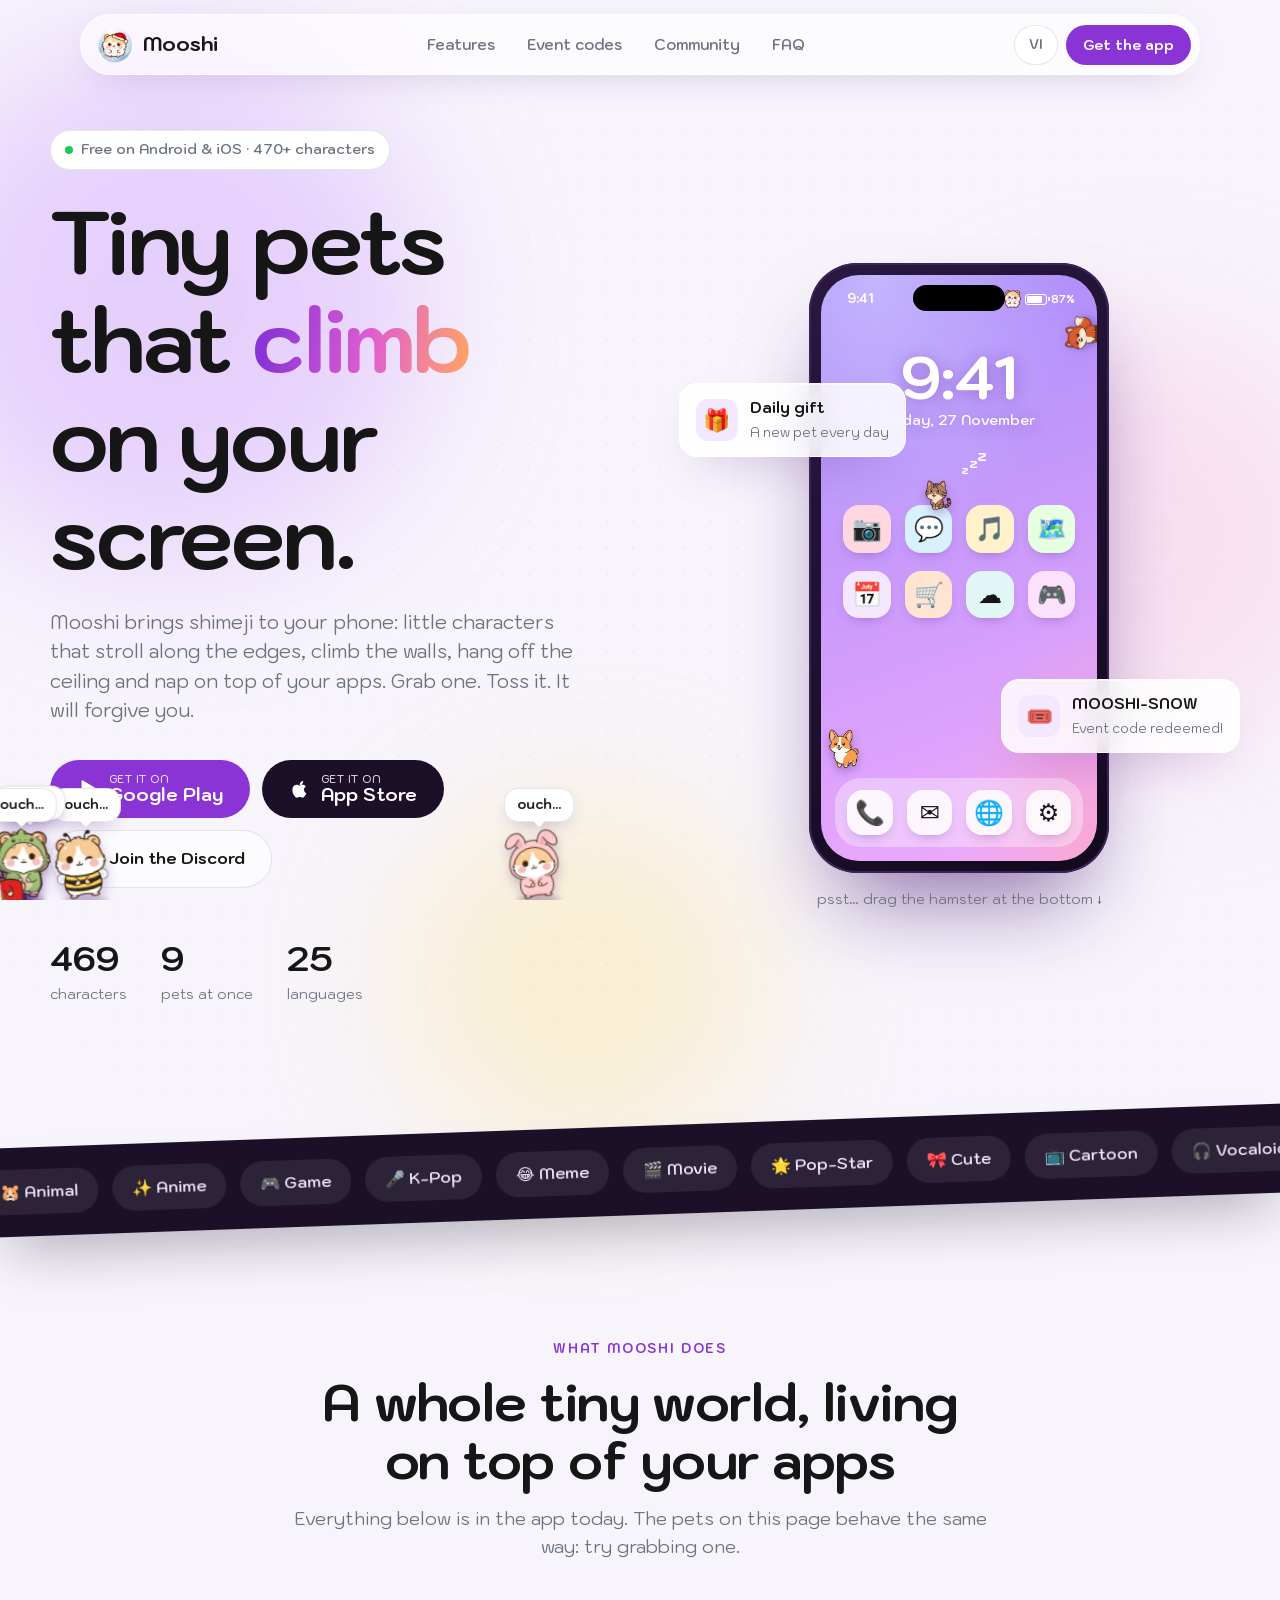
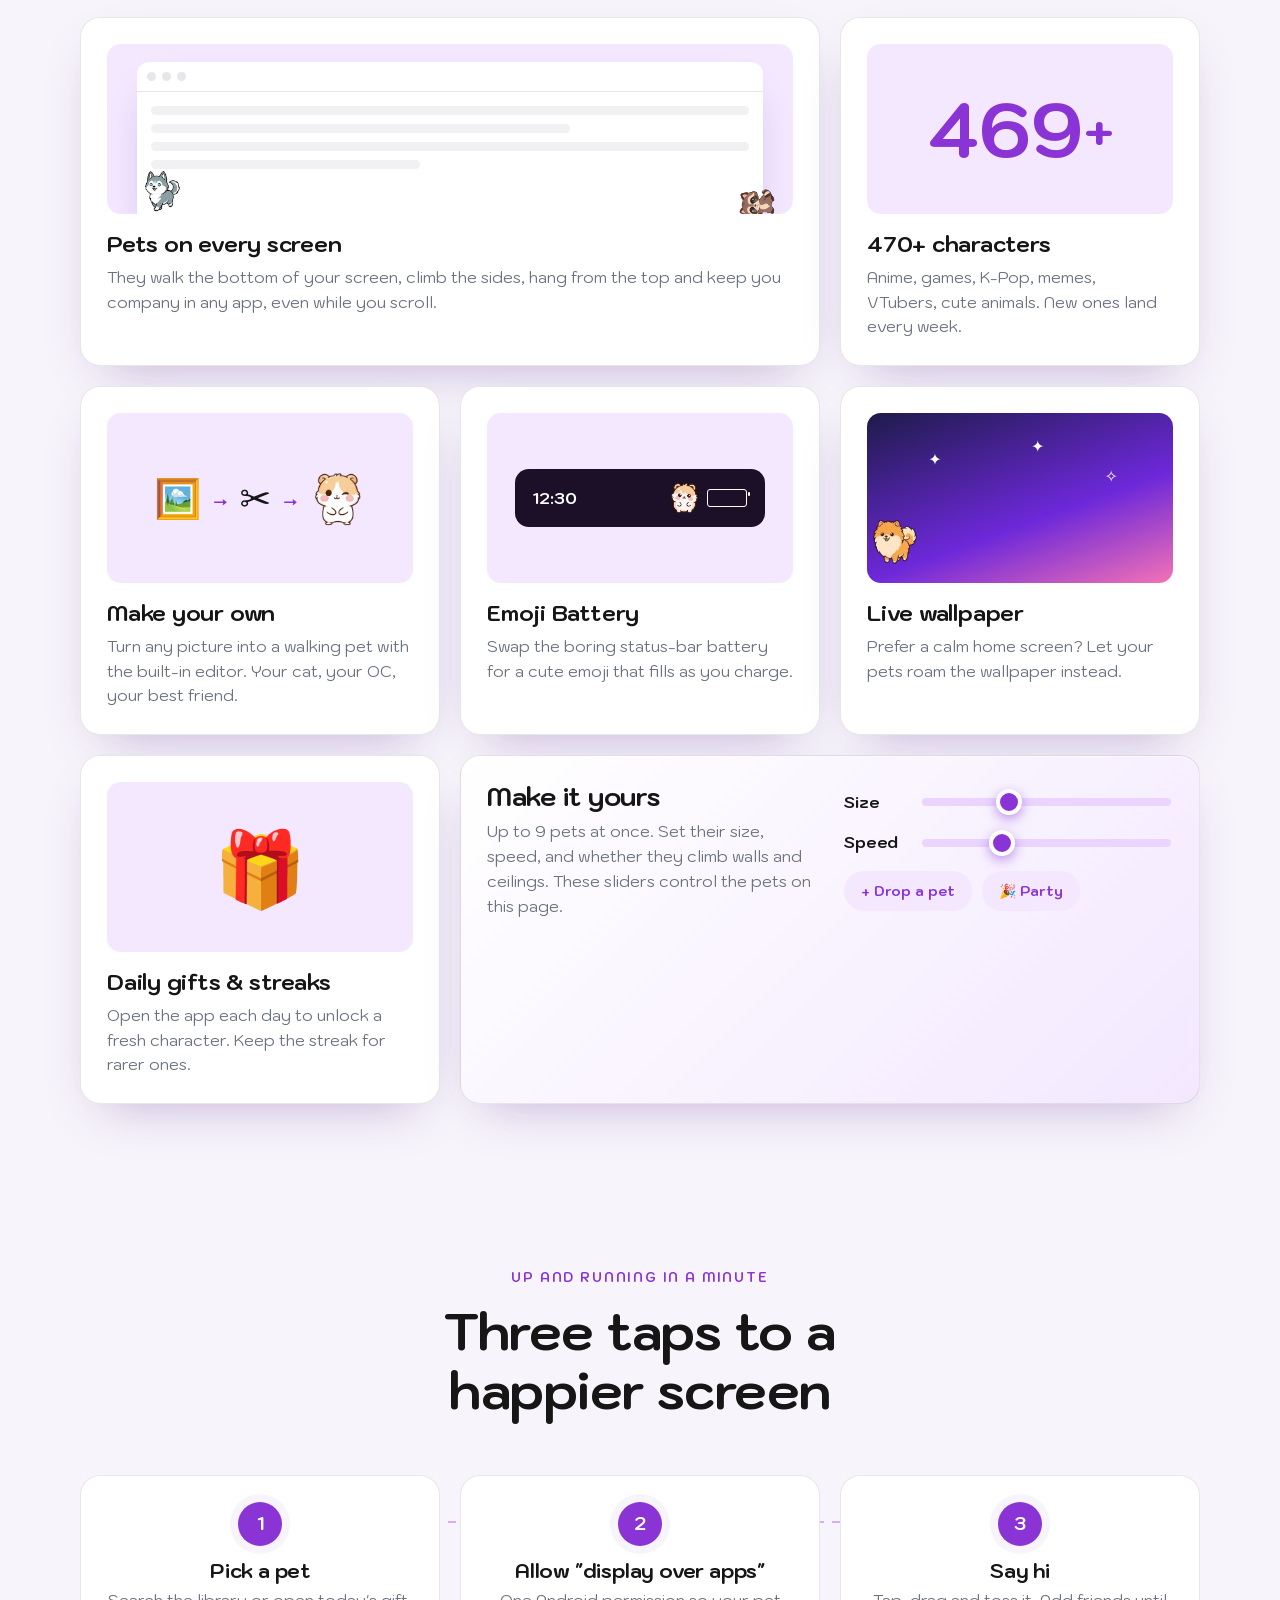
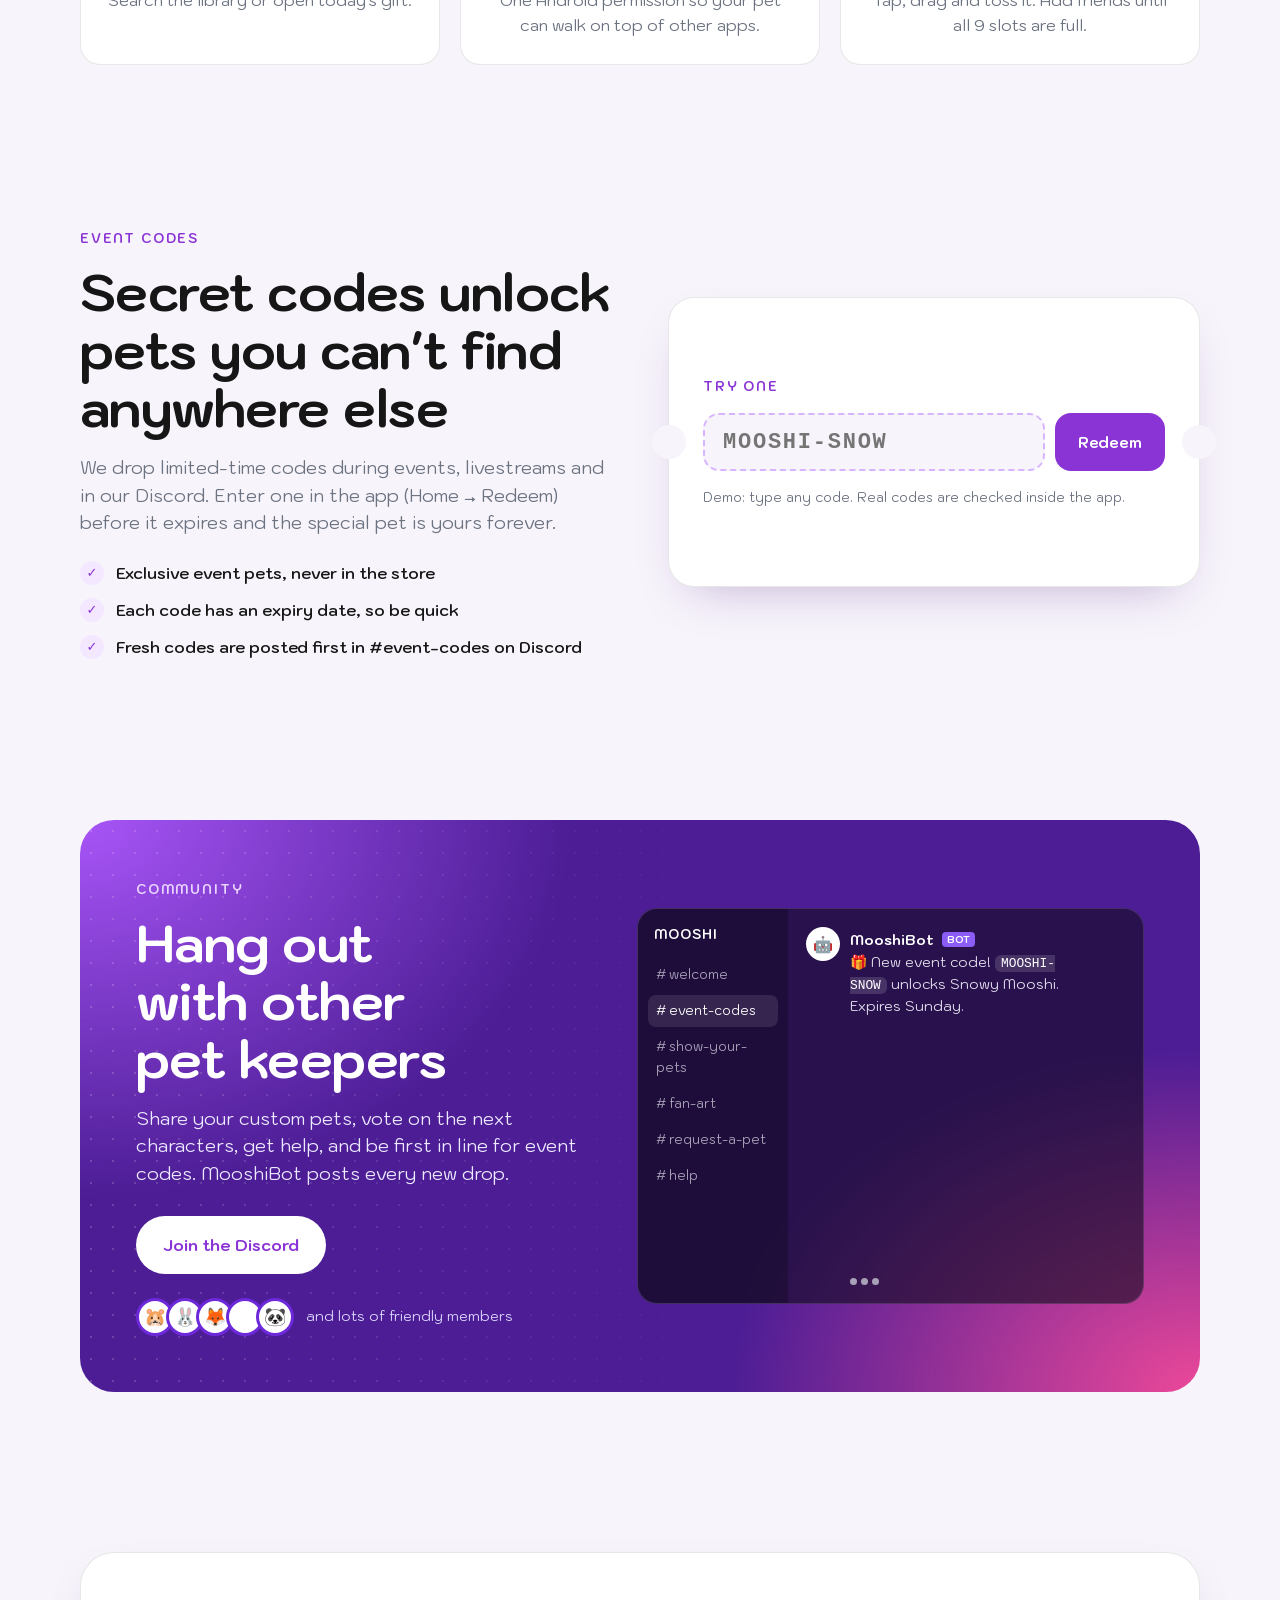
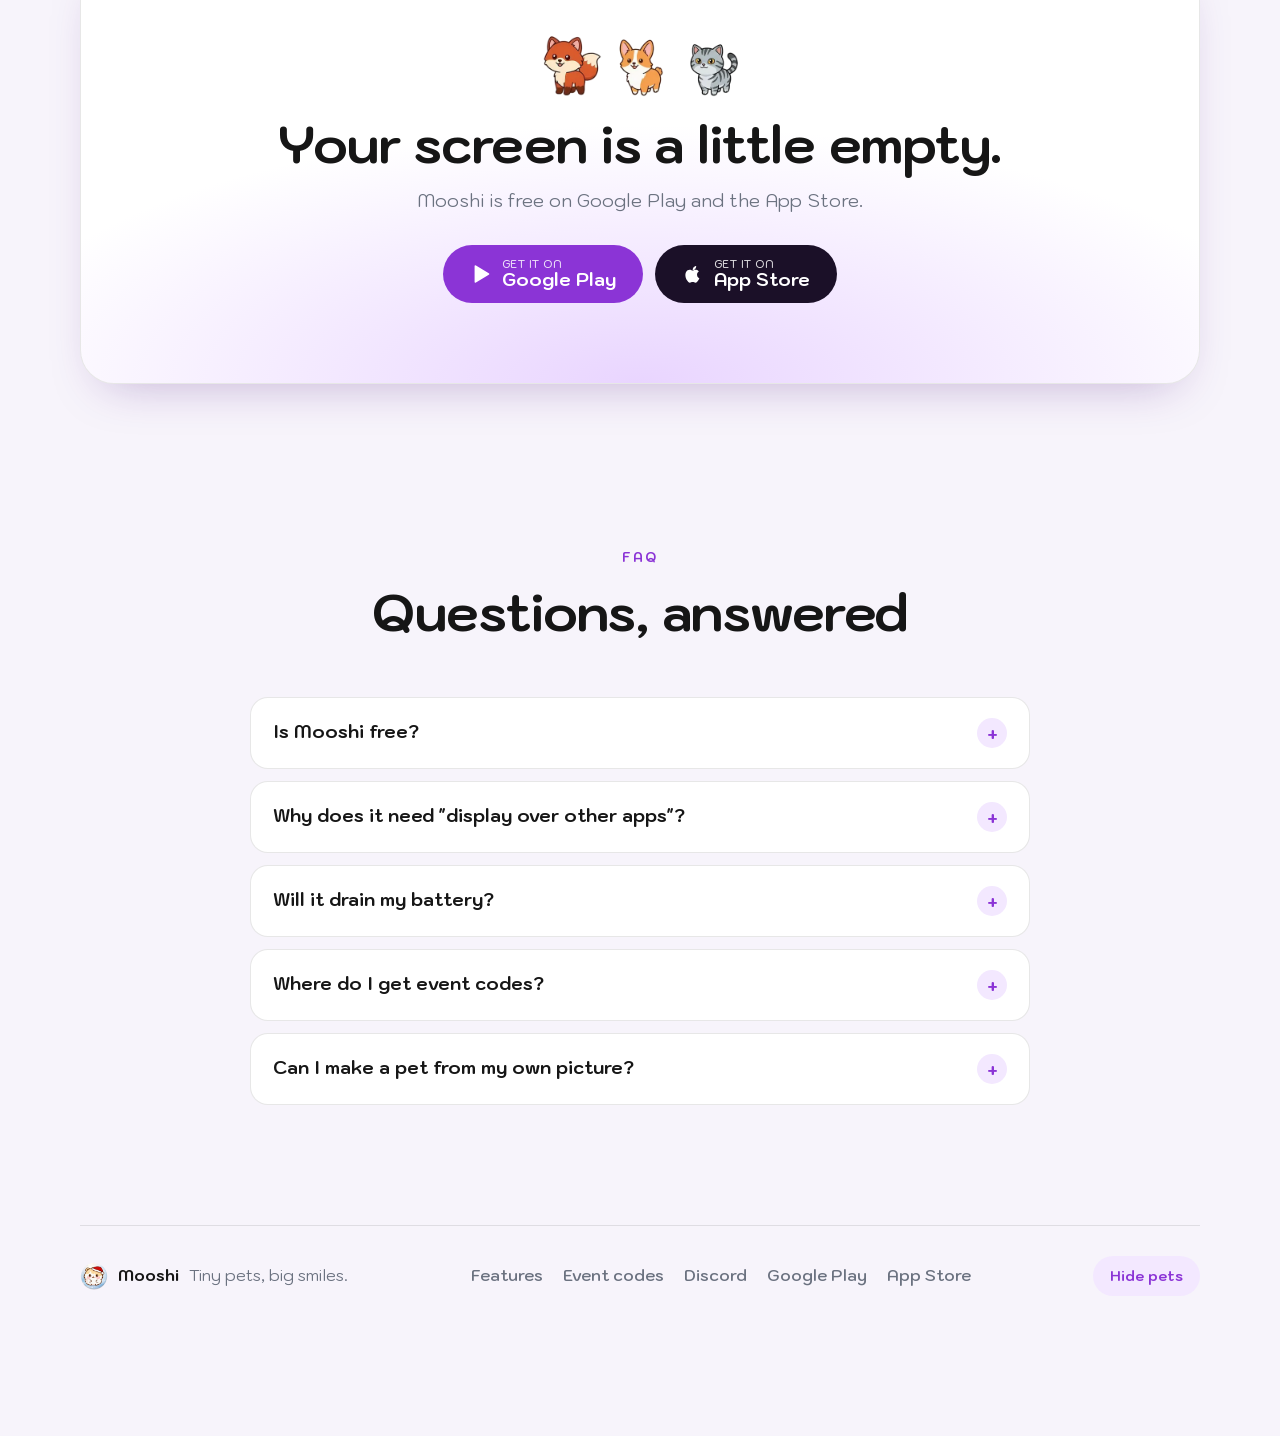
==== index.html @ f6823204 "Publish the Mooshi landing page." ====
<!doctype html>
<html lang="en">
<head>
  <meta charset="utf-8" />
  <meta name="viewport" content="width=device-width, initial-scale=1, viewport-fit=cover" />
  <title>Mooshi — Shimeji screen pets that live on your phone</title>
  <meta name="description" content="Mooshi puts tiny animated shimeji pets on your phone. 470+ characters, build your own, Emoji Battery, live wallpaper, event codes and a friendly Discord community. Free on Google Play and the App Store." />
  <meta name="theme-color" content="#8B34D6" />
  <meta property="og:title" content="Mooshi — Shimeji screen pets" />
  <meta property="og:description" content="Tiny pets that walk, climb and nap on your phone screen. Free on Google Play and the App Store." />
  <meta property="og:image" content="assets/icon.webp" />
  <link rel="icon" href="assets/icon.webp" type="image/webp" />
  <link rel="preconnect" href="https://fonts.googleapis.com" />
  <link rel="preconnect" href="https://fonts.gstatic.com" crossorigin />
  <link href="https://fonts.googleapis.com/css2?family=Kodchasan:wght@400;500;600;700&display=swap" rel="stylesheet" />
  <link rel="stylesheet" href="styles.css" />
</head>
<body>
  <!-- Live shimeji layer: mascots walk on the page, perch on [data-perch] elements and can be thrown. -->
  <div id="pet-layer" aria-hidden="true"></div>
  <div class="cursor-glow" aria-hidden="true"></div>

  <header class="nav" id="nav">
    <a class="brand" href="#top">
      <img src="assets/icon.webp" alt="" width="36" height="36" />
      <span>Mooshi</span>
    </a>
    <nav class="nav-links">
      <a href="#features" data-i18n="nav.features">Features</a>
      <a href="#codes" data-i18n="nav.codes">Event codes</a>
      <a href="#community" data-i18n="nav.community">Community</a>
      <a href="#faq" data-i18n="nav.faq">FAQ</a>
    </nav>
    <div class="nav-actions">
      <button class="lang" id="lang-toggle" type="button" aria-label="Switch language">VI</button>
      <a class="btn btn-primary btn-sm magnetic js-store" href="#" data-i18n="cta.get">Get the app</a>
    </div>
  </header>

  <main id="top">
    <!-- HERO -->
    <section class="hero">
      <div class="blob b1"></div><div class="blob b2"></div><div class="blob b3"></div>
      <div class="grain"></div>

      <div class="hero-copy">
        <span class="pill reveal"><span class="dot"></span><span data-i18n="hero.pill">Free on Android &amp; iOS · 470+ characters</span></span>
        <h1 class="reveal">
          <span data-i18n="hero.t1">Tiny pets that</span>
          <span class="rotator" aria-live="polite"><span class="rot-word grad" data-rot="walk">walk</span></span>
          <br /><span data-i18n="hero.t2">on your screen.</span>
        </h1>
        <p class="lead reveal" data-i18n="hero.lead">Mooshi brings shimeji to your phone: little characters that stroll along the edges, climb the walls, hang off the ceiling and nap on top of your apps. Grab one. Toss it. It will forgive you.</p>
        <div class="hero-cta reveal">
          <div class="store-row">
            <a class="btn btn-primary btn-lg magnetic js-play" href="#" data-perch>
              <svg class="play" viewBox="0 0 24 24" aria-hidden="true"><path d="M5 3.5v17a1 1 0 0 0 1.5.86l14-8.5a1 1 0 0 0 0-1.72l-14-8.5A1 1 0 0 0 5 3.5z"/></svg>
              <span><small data-i18n="cta.small">Get it on</small><b>Google Play</b></span>
            </a>
            <a class="btn btn-store btn-lg magnetic js-ios" href="#">
              <svg viewBox="0 0 24 24" aria-hidden="true"><path d="M16.37 12.72c-.03-2.35 1.92-3.48 2.01-3.54-1.1-1.6-2.8-1.82-3.4-1.84-1.45-.15-2.83.85-3.56.85-.74 0-1.87-.83-3.08-.81-1.58.02-3.04.92-3.86 2.34-1.65 2.86-.42 7.09 1.18 9.41.79 1.14 1.72 2.42 2.95 2.37 1.18-.05 1.63-.76 3.06-.76s1.83.76 3.08.74c1.27-.02 2.08-1.16 2.86-2.3.9-1.32 1.27-2.6 1.29-2.66-.03-.01-2.48-.95-2.53-3.8zM14.5 6.3c.65-.79 1.09-1.88.97-2.97-.94.04-2.08.63-2.75 1.42-.6.7-1.13 1.82-.99 2.89 1.05.08 2.12-.53 2.77-1.34z"/></svg>
              <span><small data-i18n="cta.small">Get it on</small><b>App Store</b></span>
            </a>
          </div>
          <a class="btn btn-ghost btn-lg magnetic js-discord" href="#" target="_blank" rel="noopener">
            <svg viewBox="0 0 24 24" aria-hidden="true"><path d="M20.3 4.4A19.6 19.6 0 0 0 15.5 3l-.6 1.2a18 18 0 0 0-5.8 0L8.5 3a19.6 19.6 0 0 0-4.8 1.4C.7 9 0 13.4.3 17.8A19.8 19.8 0 0 0 6.2 20.8l1.3-2.1a12.8 12.8 0 0 1-2-1l.5-.4a14 14 0 0 0 12 0l.5.4c-.6.4-1.3.7-2 1l1.3 2.1a19.7 19.7 0 0 0 5.9-3c.4-5.1-.7-9.5-3.4-13.4zM8.7 15.1c-1.2 0-2.1-1-2.1-2.3s.9-2.3 2.1-2.3 2.1 1.1 2.1 2.3-.9 2.3-2.1 2.3zm6.6 0c-1.2 0-2.1-1-2.1-2.3s.9-2.3 2.1-2.3 2.1 1.1 2.1 2.3-.9 2.3-2.1 2.3z"/></svg>
            <span data-i18n="cta.discord">Join the Discord</span>
          </a>
        </div>
        <ul class="stats reveal">
          <li><b data-count="470" data-suffix="+">0</b><span data-i18n="stat.chars">characters</span></li>
          <li><b data-count="9">0</b><span data-i18n="stat.slots">pets at once</span></li>
          <li><b data-count="25" data-suffix="+">0</b><span data-i18n="stat.langs">languages</span></li>
        </ul>
      </div>

      <div class="hero-visual reveal">
        <div class="phone tilt" data-perch>
          <div class="phone-notch"></div>
          <div class="phone-screen">
            <div class="statusbar">
              <span>9:41</span>
              <span class="battery-emoji"><img src="assets/sprites/s0.webp" alt="" /><i class="batt"><i></i></i><em>87%</em></span>
            </div>
            <div class="clock"><b>9:41</b><span data-i18n="phone.date">Friday, 27 November</span></div>
            <div class="app-grid">
              <i style="--c:#ffd7e0">📷</i><i style="--c:#d9f0ff">💬</i><i style="--c:#fff1c9">🎵</i><i style="--c:#e6ffe0">🗺️</i>
              <i style="--c:#f3e8ff">📅</i><i style="--c:#ffe4d1">🛒</i><i style="--c:#e0f7f5">☁️</i><i style="--c:#fde2ff">🎮</i>
            </div>
            <!-- mini shimeji living inside the phone -->
            <div class="mini m-walk"><img src="assets/sprites/skins/corgi/stand.webp" alt="" /></div>
            <div class="mini m-sit"><img src="assets/sprites/skins/tabby/sit.webp" alt="" /><span class="zz">z<b>z</b><i>z</i></span></div>
            <div class="mini m-hang"><img src="assets/sprites/skins/fox/stand.webp" alt="" /></div>
            <div class="dock"><i>📞</i><i>✉️</i><i>🌐</i><i>⚙️</i></div>
          </div>
        </div>
        <div class="float-card fc1 tilt"><span class="emoji">🎁</span><div><b data-i18n="fc.gift">Daily gift</b><small data-i18n="fc.giftsub">A new pet every day</small></div></div>
        <div class="float-card fc2 tilt"><span class="emoji">🎟️</span><div><b>MOOSHI-SNOW</b><small data-i18n="fc.codesub">Event code redeemed!</small></div></div>
        <div class="hint" data-i18n="hero.hint">psst… drag the hamster at the bottom ↓</div>
      </div>
    </section>

    <!-- MARQUEE -->
    <section class="marquee" aria-label="Character categories">
      <div class="track">
        <span>🐹 Animal</span><span>✨ Anime</span><span>🎮 Game</span><span>🎤 K-Pop</span><span>😂 Meme</span><span>🎬 Movie</span><span>🌟 Pop-Star</span><span>🎀 Cute</span><span>📺 Cartoon</span><span>🎧 Vocaloid</span><span>🎥 VTuber</span><span>👻 Creepypasta</span><span>🤖 Robots</span>
        <span>🐹 Animal</span><span>✨ Anime</span><span>🎮 Game</span><span>🎤 K-Pop</span><span>😂 Meme</span><span>🎬 Movie</span><span>🌟 Pop-Star</span><span>🎀 Cute</span><span>📺 Cartoon</span><span>🎧 Vocaloid</span><span>🎥 VTuber</span><span>👻 Creepypasta</span><span>🤖 Robots</span>
      </div>
    </section>

    <!-- FEATURES -->
    <section class="section" id="features">
      <header class="section-head reveal">
        <span class="eyebrow" data-i18n="feat.eyebrow">What Mooshi does</span>
        <h2 data-i18n="feat.title">A whole tiny world, living on top of your apps</h2>
        <p data-i18n="feat.sub">Everything below is in the app today. The pets on this page behave the same way: try grabbing one.</p>
      </header>

      <div class="bento">
        <article class="card c-wide tilt reveal" data-perch>
          <div class="card-art art-overlay">
            <div class="mini-browser">
              <div class="mb-bar"><i></i><i></i><i></i></div>
              <div class="mb-lines"><i></i><i></i><i></i><i></i></div>
              <img class="mb-pet walk-x" src="assets/sprites/skins/husky/w1.webp" alt="" />
              <img class="mb-pet climb" src="assets/sprites/skins/raccoon/stand.webp" alt="" />
            </div>
          </div>
          <h3 data-i18n="f1.t">Pets on every screen</h3>
          <p data-i18n="f1.d">They walk the bottom of your screen, climb the sides, hang from the top and keep you company in any app, even while you scroll.</p>
        </article>

        <article class="card tilt reveal" data-perch>
          <div class="card-art art-count"><b data-count="470">0</b><span>+</span></div>
          <h3 data-i18n="f2.t">470+ characters</h3>
          <p data-i18n="f2.d">Anime, games, K-Pop, memes, VTubers, cute animals. New ones land every week.</p>
        </article>

        <article class="card tilt reveal" data-perch>
          <div class="card-art art-create">
            <span class="step s1">🖼️</span><span class="arrow">→</span><span class="step s2">✂️</span><span class="arrow">→</span><img class="step s3" src="assets/sprites/skins/mooshi/stand.webp" alt="" />
          </div>
          <h3 data-i18n="f3.t">Make your own</h3>
          <p data-i18n="f3.d">Turn any picture into a walking pet with the built-in editor. Your cat, your OC, your best friend.</p>
        </article>

        <article class="card tilt reveal" data-perch>
          <div class="card-art art-battery">
            <div class="sb"><span>12:30</span><span class="sb-r"><img src="assets/sprites/s0.webp" alt="" /><i class="batt big"><i class="fill"></i></i></span></div>
          </div>
          <h3 data-i18n="f4.t">Emoji Battery</h3>
          <p data-i18n="f4.d">Swap the boring status-bar battery for a cute emoji that fills as you charge.</p>
        </article>

        <article class="card tilt reveal" data-perch>
          <div class="card-art art-wall">
            <div class="wall"><img src="assets/sprites/skins/pom/stand.webp" alt="" /><span class="star s-a">✦</span><span class="star s-b">✧</span><span class="star s-c">✦</span></div>
          </div>
          <h3 data-i18n="f5.t">Live wallpaper</h3>
          <p data-i18n="f5.d">Prefer a calm home screen? Let your pets roam the wallpaper instead.</p>
        </article>

        <article class="card tilt reveal" data-perch>
          <div class="card-art art-gift"><span class="gift">🎁</span><span class="burst">✨</span></div>
          <h3 data-i18n="f6.t">Daily gifts &amp; streaks</h3>
          <p data-i18n="f6.d">Open the app each day to unlock a fresh character. Keep the streak for rarer ones.</p>
        </article>

        <article class="card c-wide tune reveal" data-perch>
          <div class="tune-row">
            <div>
              <h3 data-i18n="f7.t">Make it yours</h3>
              <p data-i18n="f7.d">Up to 9 pets at once. Set their size, speed, and whether they climb walls and ceilings. These sliders control the pets on this page.</p>
            </div>
            <div class="controls">
              <label><span data-i18n="ctl.size">Size</span><input type="range" id="ctl-size" min="48" max="120" value="72" /></label>
              <label><span data-i18n="ctl.speed">Speed</span><input type="range" id="ctl-speed" min="0.4" max="2.4" step="0.1" value="1" /></label>
              <div class="ctl-buttons">
                <button class="btn btn-soft btn-sm" id="ctl-add" type="button" data-i18n="ctl.add">+ Drop a pet</button>
                <button class="btn btn-soft btn-sm" id="ctl-party" type="button" data-i18n="ctl.party">🎉 Party</button>
              </div>
            </div>
          </div>
        </article>
      </div>
    </section>

    <!-- HOW -->
    <section class="section how" id="how">
      <header class="section-head reveal">
        <span class="eyebrow" data-i18n="how.eyebrow">Up and running in a minute</span>
        <h2 data-i18n="how.title">Three taps to a happier screen</h2>
      </header>
      <ol class="steps">
        <li class="reveal" data-perch><span class="num">1</span><h3 data-i18n="how.1t">Pick a pet</h3><p data-i18n="how.1d">Search the library or open today's gift.</p></li>
        <li class="reveal" data-perch><span class="num">2</span><h3 data-i18n="how.2t">Allow "display over apps"</h3><p data-i18n="how.2d">One Android permission so your pet can walk on top of other apps.</p></li>
        <li class="reveal" data-perch><span class="num">3</span><h3 data-i18n="how.3t">Say hi</h3><p data-i18n="how.3d">Tap, drag and toss it. Add friends until all 9 slots are full.</p></li>
      </ol>
    </section>

    <!-- EVENT CODES -->
    <section class="section codes" id="codes">
      <div class="codes-grid">
        <div class="codes-copy reveal">
          <span class="eyebrow" data-i18n="codes.eyebrow">Event codes</span>
          <h2 data-i18n="codes.title">Secret codes unlock pets you can't find anywhere else</h2>
          <p data-i18n="codes.d">We drop limited-time codes during events, livestreams and in our Discord. Enter one in the app (Home → Redeem) before it expires and the special pet is yours forever.</p>
          <ul class="ticks">
            <li data-i18n="codes.l1">Exclusive event pets, never in the store</li>
            <li data-i18n="codes.l2">Each code has an expiry date, so be quick</li>
            <li data-i18n="codes.l3">Fresh codes are posted first in #event-codes on Discord</li>
          </ul>
        </div>

        <div class="redeem reveal" data-perch>
          <div class="ticket" id="ticket">
            <div class="ticket-front">
              <span class="ticket-label" data-i18n="codes.try">Try one</span>
              <form id="redeem-form" autocomplete="off">
                <input id="redeem-input" maxlength="24" spellcheck="false" placeholder="MOOSHI-SNOW" aria-label="Event code" />
                <button class="btn btn-primary" type="submit" data-i18n="codes.btn">Redeem</button>
              </form>
              <small class="muted" data-i18n="codes.hint">Demo: type any code. Real codes are checked inside the app.</small>
            </div>
            <div class="ticket-back">
              <div class="reward">
                <div class="reward-art"><img src="assets/sprites/skins/fold/sit.webp" alt="" /><span class="snow">❄</span></div>
                <div>
                  <span class="badge" data-i18n="codes.badge">Event exclusive</span>
                  <h3 id="reward-name">Snowy Mooshi</h3>
                  <p class="muted"><span data-i18n="codes.exp">Code expires in</span> <b id="countdown">--</b></p>
                </div>
              </div>
              <div class="reward-actions">
                <a class="btn btn-primary" id="open-in-app" href="#" data-i18n="codes.open">Claim in the app</a>
                <button class="btn btn-ghost" id="ticket-reset" type="button" data-i18n="codes.again">Another code</button>
              </div>
            </div>
          </div>
        </div>
      </div>
    </section>

    <!-- COMMUNITY -->
    <section class="section community" id="community">
      <div class="comm-card reveal" data-perch>
        <div class="comm-copy">
          <span class="eyebrow light" data-i18n="comm.eyebrow">Community</span>
          <h2 data-i18n="comm.title">Hang out with other pet keepers</h2>
          <p data-i18n="comm.d">Share your custom pets, vote on the next characters, get help, and be first in line for event codes. MooshiBot posts every new drop.</p>
          <a class="btn btn-white btn-lg magnetic js-discord" href="#" target="_blank" rel="noopener" data-i18n="cta.discord">Join the Discord</a>
          <div class="avatars"><span>🐹</span><span>🐰</span><span>🦊</span><span>🐱</span><span>🐼</span><em data-i18n="comm.members">and lots of friendly members</em></div>
        </div>
        <div class="chat" aria-hidden="true">
          <div class="chat-side">
            <b>MOOSHI</b>
            <span># welcome</span><span class="on"># event-codes</span><span># show-your-pets</span><span># fan-art</span><span># request-a-pet</span><span># help</span>
          </div>
          <div class="chat-main">
            <div class="msg bot in"><i>🤖</i><div><b>MooshiBot <em>BOT</em></b><p data-i18n="chat.1">🎁 New event code! <code>MOOSHI-SNOW</code> unlocks Snowy Mooshi. Expires Sunday.</p></div></div>
            <div class="msg in"><i>🐰</i><div><b>bunbun</b><p data-i18n="chat.2">got it!! he's sliding down my wallpaper lol</p></div></div>
            <div class="msg in"><i>🦊</i><div><b>kit</b><p data-i18n="chat.3">made a pet of my dog with the editor, posting in #show-your-pets</p></div></div>
            <div class="msg bot in"><i>🤖</i><div><b>MooshiBot <em>BOT</em></b><p data-i18n="chat.4">🗳️ Vote for next week's character in #request-a-pet</p></div></div>
            <div class="typing"><i></i><i></i><i></i></div>
          </div>
        </div>
      </div>
    </section>

    <!-- DOWNLOAD -->
    <section class="section download" id="download">
      <div class="dl reveal" data-perch>
        <div class="dl-pets"><img src="assets/sprites/skins/fox/stand.webp" alt="" /><img src="assets/sprites/skins/corgi/stand.webp" alt="" /><img src="assets/sprites/skins/cat/stand.webp" alt="" /></div>
        <h2 data-i18n="dl.title">Your screen is a little empty.</h2>
        <p data-i18n="dl.d">Mooshi is free on Google Play and the App Store.</p>
        <div class="store-row">
          <a class="btn btn-primary btn-lg magnetic js-play" href="#">
            <svg class="play" viewBox="0 0 24 24" aria-hidden="true"><path d="M5 3.5v17a1 1 0 0 0 1.5.86l14-8.5a1 1 0 0 0 0-1.72l-14-8.5A1 1 0 0 0 5 3.5z"/></svg>
            <span><small data-i18n="cta.small">Get it on</small><b>Google Play</b></span>
          </a>
          <a class="btn btn-store btn-lg magnetic js-ios" href="#">
            <svg viewBox="0 0 24 24" aria-hidden="true"><path d="M16.37 12.72c-.03-2.35 1.92-3.48 2.01-3.54-1.1-1.6-2.8-1.82-3.4-1.84-1.45-.15-2.83.85-3.56.85-.74 0-1.87-.83-3.08-.81-1.58.02-3.04.92-3.86 2.34-1.65 2.86-.42 7.09 1.18 9.41.79 1.14 1.72 2.42 2.95 2.37 1.18-.05 1.63-.76 3.06-.76s1.83.76 3.08.74c1.27-.02 2.08-1.16 2.86-2.3.9-1.32 1.27-2.6 1.29-2.66-.03-.01-2.48-.95-2.53-3.8zM14.5 6.3c.65-.79 1.09-1.88.97-2.97-.94.04-2.08.63-2.75 1.42-.6.7-1.13 1.82-.99 2.89 1.05.08 2.12-.53 2.77-1.34z"/></svg>
            <span><small data-i18n="cta.small">Get it on</small><b>App Store</b></span>
          </a>
        </div>
      </div>
    </section>

    <!-- FAQ -->
    <section class="section faq" id="faq">
      <header class="section-head reveal"><span class="eyebrow">FAQ</span><h2 data-i18n="faq.title">Questions, answered</h2></header>
      <div class="faq-list">
        <details class="reveal"><summary data-i18n="q1">Is Mooshi free?</summary><p data-i18n="a1">Yes. Most pets are free. Some premium characters can be unlocked by watching a short ad or with Premium, which also removes ads.</p></details>
        <details class="reveal"><summary data-i18n="q2">Why does it need "display over other apps"?</summary><p data-i18n="a2">That Android permission is what lets a pet walk on top of other apps. Mooshi does not read what is on your screen.</p></details>
        <details class="reveal"><summary data-i18n="q3">Will it drain my battery?</summary><p data-i18n="a3">Pets are lightweight sprites. There is a battery saver in Settings that pauses them when your phone is low.</p></details>
        <details class="reveal"><summary data-i18n="q4">Where do I get event codes?</summary><p data-i18n="a4">In #event-codes on our Discord, during livestreams and at events. Open the app, tap Redeem on Home and type the code before it expires.</p></details>
        <details class="reveal"><summary data-i18n="q5">Can I make a pet from my own picture?</summary><p data-i18n="a5">Yes. Tap Create on Home, pick your images and the editor turns them into a walking, climbing pet.</p></details>
      </div>
    </section>
  </main>

  <footer class="footer">
    <div class="foot-brand"><img src="assets/icon.webp" alt="" width="28" height="28" /><b>Mooshi</b><span data-i18n="foot.tag">Tiny pets, big smiles.</span></div>
    <div class="foot-links">
      <a href="#features" data-i18n="nav.features">Features</a>
      <a href="#codes" data-i18n="nav.codes">Event codes</a>
      <a class="js-discord" href="#" target="_blank" rel="noopener">Discord</a>
      <a class="js-play" href="#">Google Play</a>
      <a class="js-ios" href="#">App Store</a>
    </div>
    <div class="pet-toggle">
      <button class="btn btn-soft btn-sm" id="pets-toggle" type="button" data-i18n="foot.hide">Hide pets</button>
    </div>
  </footer>

  <script src="config.js"></script>
  <script src="i18n.js"></script>
  <script src="shimeji.js"></script>
  <script src="app.js"></script>
</body>
</html>
---- styles.css ----
/* Mooshi landing — tokens mirror app/src/main/res/values/colors.xml (see Design.md). */
:root {
  --brand: #8b34d6;
  --brand-2: #b06cf0;
  --brand-soft: #f3e8ff;
  --surface: #ffffff;
  --sunken: #f7f4fb;
  --text: #161616;
  --text-2: #6b7280;
  --hair: rgba(28, 27, 27, 0.1);
  --ink: #1b1028;
  --r-chip: 4px;
  --r-card: 20px;
  --r-pill: 999px;
  --shadow: 0 1px 0 rgba(255, 255, 255, 0.6) inset, 0 20px 50px -24px rgba(76, 22, 128, 0.35);
  --ease: cubic-bezier(0.2, 0.8, 0.2, 1);
  --spring: cubic-bezier(0.34, 1.56, 0.64, 1);
}

* { box-sizing: border-box; }
html { scroll-behavior: smooth; -webkit-text-size-adjust: 100%; overflow-x: hidden; overflow-x: clip; }
body {
  margin: 0;
  font-family: "Kodchasan", system-ui, sans-serif;
  color: var(--text);
  background: var(--sunken);
  line-height: 1.55;
  overflow-x: hidden; overflow-x: clip;
  -webkit-font-smoothing: antialiased;
}
img { max-width: 100%; display: block; }
a { color: inherit; text-decoration: none; }
h1, h2, h3 { line-height: 1.12; margin: 0; letter-spacing: -0.01em; text-wrap: balance; }
p { margin: 0; text-wrap: pretty; }
code { font-family: ui-monospace, SFMono-Regular, Menlo, monospace; background: var(--brand-soft); color: var(--brand); padding: 1px 6px; border-radius: 6px; font-size: 0.92em; }
.muted { color: var(--text-2); }
:focus-visible { outline: 3px solid var(--brand-2); outline-offset: 3px; border-radius: 8px; }

/* ---------- cursor glow ---------- */
.cursor-glow {
  position: fixed; left: 0; top: 0; width: 420px; height: 420px; margin: -210px 0 0 -210px;
  border-radius: 50%; pointer-events: none; z-index: 0;
  background: radial-gradient(circle, rgba(176, 108, 240, 0.18), transparent 65%);
  transform: translate3d(var(--mx, -999px), var(--my, -999px), 0);
  transition: opacity 0.4s;
}
@media (hover: none) { .cursor-glow { display: none; } }

/* ---------- buttons ---------- */
.btn {
  --bg: var(--surface); --fg: var(--text);
  display: inline-flex; align-items: center; justify-content: center; gap: 10px;
  min-height: 48px; padding: 0 22px; border-radius: var(--r-pill);
  border: 1px solid var(--hair); background: var(--bg); color: var(--fg);
  font: 700 15px/1 "Kodchasan", sans-serif; cursor: pointer; white-space: nowrap;
  transition: transform 0.35s var(--spring), box-shadow 0.3s var(--ease), background 0.2s;
  will-change: transform; position: relative; isolation: isolate;
}
.btn svg { width: 22px; height: 22px; fill: currentColor; flex: none; }
.btn:hover { box-shadow: 0 12px 30px -12px rgba(139, 52, 214, 0.55); }
.btn:active { transform: scale(0.96) !important; }
.btn-primary { --bg: var(--brand); --fg: #fff; border-color: transparent; overflow: hidden; }
.btn-primary::after {
  content: ""; position: absolute; inset: 0; z-index: -1;
  background: linear-gradient(110deg, transparent 30%, rgba(255, 255, 255, 0.35) 50%, transparent 70%);
  transform: translateX(-120%); animation: shine 3.6s var(--ease) infinite;
}
@keyframes shine { 60%, 100% { transform: translateX(120%); } }
.btn-ghost { background: rgba(255, 255, 255, 0.6); backdrop-filter: blur(10px); }
.btn-soft { --bg: var(--brand-soft); --fg: var(--brand); border-color: transparent; }
.btn-white { --bg: #fff; --fg: var(--brand); border-color: transparent; }
.btn-sm { min-height: 40px; padding: 0 16px; font-size: 14px; }
.btn-lg { min-height: 58px; padding: 0 26px; font-size: 16px; }
.btn-lg span { display: flex; flex-direction: column; align-items: flex-start; line-height: 1.1; }
.btn-lg small { font-weight: 500; font-size: 11px; opacity: 0.85; letter-spacing: 0.04em; text-transform: uppercase; }
.btn-lg b { font-size: 18px; }
.btn-store { --bg: var(--ink); --fg: #fff; border-color: transparent; }
.btn-store:hover { box-shadow: 0 12px 30px -12px rgba(27, 16, 40, 0.55); }
.store-row { display: flex; flex-wrap: wrap; gap: 12px; }
.dl .store-row { justify-content: center; }

/* ---------- nav ---------- */
.nav {
  position: fixed; top: 14px; left: 50%; z-index: 40; translate: -50% 0;
  width: min(1120px, calc(100% - 24px));
  display: flex; align-items: center; justify-content: space-between; gap: 16px;
  padding: 8px 8px 8px 16px; border-radius: var(--r-pill);
  background: rgba(255, 255, 255, 0.62); backdrop-filter: blur(18px) saturate(1.4);
  border: 1px solid rgba(255, 255, 255, 0.8); box-shadow: 0 10px 40px -20px rgba(76, 22, 128, 0.35);
  transition: translate 0.45s var(--ease), background 0.3s;
}
.nav.hidden { translate: -50% -130%; }
.brand { display: flex; align-items: center; gap: 10px; font-weight: 700; font-size: 20px; }
.brand img { border-radius: 50%; }
.nav-links { display: flex; gap: 4px; }
.nav-links a { padding: 10px 14px; border-radius: var(--r-pill); font-weight: 600; font-size: 15px; color: var(--text-2); transition: color 0.2s, background 0.2s; }
.nav-links a:hover { color: var(--brand); background: var(--brand-soft); }
.nav-actions { display: flex; gap: 8px; align-items: center; }
.lang { width: 44px; height: 40px; border-radius: var(--r-pill); border: 1px solid var(--hair); background: #fff; font: 700 13px "Kodchasan"; cursor: pointer; color: var(--text-2); }
@media (max-width: 820px) { .nav-links { display: none; } }

/* ---------- sections ---------- */
main { position: relative; z-index: 1; }
.section { width: min(1120px, calc(100% - 40px)); margin: 0 auto; padding: 120px 0 40px; }
.section-head { max-width: 720px; margin: 0 auto 56px; text-align: center; }
.section-head h2, .codes h2, .comm-copy h2, .dl h2 { font-size: clamp(30px, 4.6vw, 52px); }
.section-head p { margin-top: 16px; color: var(--text-2); font-size: 18px; }
.eyebrow { display: inline-block; margin-bottom: 14px; font-weight: 700; font-size: 13px; letter-spacing: 0.14em; text-transform: uppercase; color: var(--brand); }
.eyebrow.light { color: #e9d5ff; }
.grad { background: linear-gradient(100deg, var(--brand) 10%, #e05fd0 55%, #ff9f6b 95%); -webkit-background-clip: text; background-clip: text; color: transparent; }

/* ---------- reveal ---------- */
.reveal { opacity: 0; transform: translateY(28px) scale(0.98); filter: blur(6px); transition: opacity 0.9s var(--ease), transform 0.9s var(--ease), filter 0.9s var(--ease); transition-delay: var(--d, 0s); }
.reveal.in { opacity: 1; transform: none; filter: none; }

/* ---------- hero ---------- */
.hero {
  position: relative; min-height: 100svh; display: grid; grid-template-columns: 1.05fr 0.95fr; align-items: center; gap: 40px;
  width: min(1180px, calc(100% - 40px)); margin: 0 auto; padding: 130px 0 90px;
}
.blob { position: absolute; border-radius: 50%; filter: blur(70px); opacity: 0.55; z-index: -1; animation: drift 18s ease-in-out infinite alternate; }
.b1 { width: 520px; height: 520px; background: #d8b4fe; top: 4%; left: -12%; }
.b2 { width: 420px; height: 420px; background: #fbcfe8; top: 30%; right: -10%; animation-delay: -6s; }
.b3 { width: 360px; height: 360px; background: #fde68a; bottom: -6%; left: 30%; opacity: 0.35; animation-delay: -12s; }
@keyframes drift { to { transform: translate(60px, -40px) scale(1.12); } }
.grain { position: absolute; inset: -20%; z-index: -1; opacity: 0.25; pointer-events: none; background-image: radial-gradient(rgba(139, 52, 214, 0.25) 1px, transparent 1px); background-size: 26px 26px; mask-image: radial-gradient(closest-side, #000, transparent); }

.pill { display: inline-flex; align-items: center; gap: 8px; padding: 8px 14px; border-radius: var(--r-pill); background: #fff; border: 1px solid var(--hair); font-weight: 600; font-size: 14px; color: var(--text-2); }
.pill .dot { width: 8px; height: 8px; border-radius: 50%; background: #22c55e; box-shadow: 0 0 0 0 rgba(34, 197, 94, 0.6); animation: ping 2s infinite; }
@keyframes ping { 70% { box-shadow: 0 0 0 10px rgba(34, 197, 94, 0); } 100% { box-shadow: 0 0 0 0 rgba(34, 197, 94, 0); } }
.hero h1 { margin-top: 22px; font-size: clamp(44px, 7.2vw, 88px); font-weight: 700; letter-spacing: -0.025em; }
.rotator { display: inline-block; position: relative; vertical-align: bottom; min-width: 3.6ch; }
.rot-word { display: inline-block; animation: rotIn 0.6s var(--spring) both; }
.rot-word.out { animation: rotOut 0.35s var(--ease) both; }
@keyframes rotIn { from { transform: translateY(60%) rotate(6deg); opacity: 0; filter: blur(6px); } }
@keyframes rotOut { to { transform: translateY(-60%) rotate(-6deg); opacity: 0; filter: blur(6px); } }
.lead { margin-top: 22px; max-width: 540px; font-size: 19px; color: var(--text-2); }
.hero-cta { display: flex; flex-wrap: wrap; gap: 12px; margin-top: 34px; }
.stats { display: flex; gap: 34px; list-style: none; padding: 0; margin: 44px 0 0; }
.stats li { display: flex; flex-direction: column; }
.stats b { font-size: 34px; color: var(--text); }
.stats span { font-size: 14px; color: var(--text-2); }

.hero-visual { position: relative; display: grid; place-items: center; min-height: 600px; }
.hint { position: absolute; bottom: -38px; font-size: 14px; color: var(--text-2); animation: bob 2.4s ease-in-out infinite; }
@keyframes bob { 50% { transform: translateY(6px); } }

/* phone mockup */
.phone {
  position: relative; width: 300px; height: 610px; border-radius: 48px; padding: 12px;
  background: linear-gradient(145deg, #2a1840, #120a1d); box-shadow: 0 50px 90px -30px rgba(60, 15, 110, 0.6), 0 0 0 2px #3b2357 inset;
  transform-style: preserve-3d;
}
.phone-notch { position: absolute; top: 22px; left: 50%; translate: -50% 0; width: 92px; height: 26px; border-radius: 20px; background: #000; z-index: 3; }
.phone-screen {
  position: relative; height: 100%; border-radius: 38px; overflow: hidden;
  background: radial-gradient(120% 80% at 20% 0%, #c4b5fd 0%, transparent 60%), radial-gradient(90% 70% at 100% 100%, #f9a8d4 0%, transparent 60%), linear-gradient(160deg, #a78bfa, #f0abfc);
}
.statusbar { position: absolute; top: 14px; left: 26px; right: 22px; display: flex; justify-content: space-between; font-weight: 700; font-size: 13px; color: #fff; z-index: 2; }
.battery-emoji { display: flex; align-items: center; gap: 4px; }
.battery-emoji img { width: 18px; height: 18px; object-fit: contain; }
.battery-emoji em { font-style: normal; font-size: 11px; }
.batt { position: relative; display: inline-block; width: 22px; height: 11px; border: 1.5px solid #fff; border-radius: 3px; }
.batt::after { content: ""; position: absolute; right: -4px; top: 2px; width: 2px; height: 4px; background: #fff; border-radius: 1px; }
.batt > i { position: absolute; inset: 1px; right: 20%; background: #fff; border-radius: 1px; }
.clock { position: absolute; top: 72px; width: 100%; text-align: center; color: #fff; text-shadow: 0 2px 16px rgba(80, 20, 140, 0.35); }
.clock b { display: block; font-size: 60px; line-height: 1; }
.clock span { font-size: 14px; font-weight: 600; }
.app-grid { position: absolute; top: 230px; left: 22px; right: 22px; display: grid; grid-template-columns: repeat(4, 1fr); gap: 18px 14px; }
.app-grid i, .dock i { aspect-ratio: 1; display: grid; place-items: center; font-style: normal; font-size: 24px; border-radius: 16px; background: var(--c, rgba(255, 255, 255, 0.4)); box-shadow: 0 6px 14px -8px rgba(60, 15, 110, 0.45); }
.dock { position: absolute; left: 14px; right: 14px; bottom: 14px; display: grid; grid-template-columns: repeat(4, 1fr); gap: 14px; padding: 12px; border-radius: 26px; background: rgba(255, 255, 255, 0.35); backdrop-filter: blur(10px); }
.dock i { background: rgba(255, 255, 255, 0.85); }
.mini { position: absolute; width: 44px; z-index: 2; }
.mini img { width: 100%; filter: drop-shadow(0 4px 4px rgba(60, 15, 110, 0.3)); }
.m-walk { bottom: 92px; animation: phoneWalk 11s linear infinite; }
.m-walk img { animation: step 0.42s ease-in-out infinite; }
@keyframes phoneWalk { 0% { left: -40px; transform: scaleX(-1); } 48% { left: 250px; transform: scaleX(-1); } 50% { left: 250px; transform: scaleX(1); } 98% { left: -40px; transform: scaleX(1); } 100% { left: -40px; transform: scaleX(-1); } }
@keyframes step { 0%, 100% { transform: translateY(0) rotate(-4deg); } 50% { transform: translateY(-5px) rotate(4deg); } }
.m-sit { top: 196px; left: 96px; width: 40px; }
.m-sit img { animation: breathe 3s ease-in-out infinite; transform-origin: bottom center; }
@keyframes breathe { 50% { transform: scale(1.05, 0.95); } }
.zz { position: absolute; top: -10px; right: -12px; font-weight: 700; color: #fff; font-size: 12px; }
.zz b, .zz i { font-style: normal; position: absolute; }
.zz { animation: zz 2.4s ease-in-out infinite; }
.zz b { left: 8px; top: -8px; font-size: 14px; } .zz i { left: 16px; top: -18px; font-size: 16px; }
@keyframes zz { 0%, 100% { opacity: 0.2; transform: translateY(4px); } 50% { opacity: 1; transform: none; } }
.m-hang { top: 40px; right: -4px; width: 38px; transform: rotate(-90deg); animation: climb 6s ease-in-out infinite; }
@keyframes climb { 0%, 100% { top: 120px; } 50% { top: 300px; } }

.float-card { position: absolute; display: flex; align-items: center; gap: 12px; padding: 12px 16px; border-radius: 18px; background: rgba(255, 255, 255, 0.85); backdrop-filter: blur(14px); border: 1px solid #fff; box-shadow: var(--shadow); }
.float-card .emoji { width: 42px; height: 42px; display: grid; place-items: center; border-radius: 12px; background: var(--brand-soft); font-size: 22px; }
.float-card b { display: block; font-size: 15px; }
.float-card small { color: var(--text-2); font-size: 13px; }
.fc1 { left: -10px; top: 120px; animation: floaty 6s ease-in-out infinite; }
.fc2 { right: -10px; bottom: 120px; animation: floaty 7s ease-in-out -3s infinite; }
@keyframes floaty { 50% { translate: 0 -14px; } }

@media (max-width: 960px) {
  .hero { grid-template-columns: 1fr; text-align: center; padding-top: 120px; }
  .hero-copy { display: flex; flex-direction: column; align-items: center; }
  .lead { margin-inline: auto; }
  .hero-cta, .stats { justify-content: center; }
  .fc1 { left: 0; } .fc2 { right: 0; }
}
@media (max-width: 520px) {
  .float-card { display: none; }
  .phone { width: 260px; height: 530px; }
  .stats { gap: 22px; }
}

/* ---------- marquee ---------- */
.marquee { overflow: hidden; padding: 22px 0; background: var(--ink); transform: rotate(-2deg); margin: 30px -20px 0; box-shadow: 0 30px 60px -30px rgba(27, 16, 40, 0.6); }
.track { display: flex; gap: 14px; width: max-content; animation: marq 40s linear infinite; }
.track span { padding: 10px 20px; border-radius: var(--r-pill); background: rgba(255, 255, 255, 0.08); color: #f3e8ff; font-weight: 600; white-space: nowrap; }
.marquee:hover .track { animation-play-state: paused; }
@keyframes marq { to { transform: translateX(-50%); } }

/* ---------- bento ---------- */
.bento { display: grid; grid-template-columns: repeat(3, 1fr); gap: 20px; }
.card {
  position: relative; padding: 26px; border-radius: var(--r-card); background: var(--surface); border: 1px solid var(--hair);
  box-shadow: var(--shadow); overflow: hidden; transform-style: preserve-3d;
  transition: transform 0.5s var(--ease), box-shadow 0.4s;
}
.card::before { content: ""; position: absolute; inset: 0; pointer-events: none; background: radial-gradient(400px circle at var(--px, 50%) var(--py, 0%), rgba(176, 108, 240, 0.14), transparent 45%); opacity: 0; transition: opacity 0.3s; }
.card:hover::before { opacity: 1; }
.card h3 { font-size: 22px; margin-top: 18px; }
.card p { margin-top: 8px; color: var(--text-2); }
.c-wide { grid-column: span 2; }
.card-art { height: 170px; border-radius: 14px; background: var(--brand-soft); position: relative; overflow: hidden; display: grid; place-items: center; }
@media (max-width: 900px) { .bento { grid-template-columns: 1fr 1fr; } }
@media (max-width: 620px) { .bento { grid-template-columns: 1fr; } .c-wide { grid-column: auto; } }

.mini-browser { position: absolute; inset: 18px 30px -20px; background: #fff; border-radius: 12px; box-shadow: 0 20px 40px -20px rgba(76, 22, 128, 0.4); }
.mb-bar { display: flex; gap: 6px; padding: 10px; border-bottom: 1px solid var(--hair); }
.mb-bar i { width: 9px; height: 9px; border-radius: 50%; background: #e5e7eb; }
.mb-lines { padding: 14px; display: grid; gap: 9px; }
.mb-lines i { height: 9px; border-radius: 6px; background: #f1f1f4; }
.mb-lines i:nth-child(2) { width: 70%; } .mb-lines i:nth-child(4) { width: 45%; }
.mb-pet { position: absolute; width: 46px; }
.walk-x { bottom: 22px; animation: walkx 9s linear infinite; }
@keyframes walkx { 0% { left: 4%; transform: scaleX(-1); } 49% { left: 86%; transform: scaleX(-1); } 51% { left: 86%; transform: scaleX(1); } 100% { left: 4%; transform: scaleX(1); } }
.climb { right: -14px; transform: rotate(-90deg); animation: climb2 5s ease-in-out infinite; }
@keyframes climb2 { 0%, 100% { top: 90px; } 50% { top: 30px; } }

.art-count { display: flex; align-items: center; justify-content: center; font-size: 76px; font-weight: 700; color: var(--brand); gap: 2px; }
.art-count span { font-size: 50px; }
.art-create { display: flex; align-items: center; justify-content: center; gap: 12px; font-size: 38px; }
.art-create .arrow { font-size: 22px; color: var(--brand); }
.art-create .step { animation: pop 3s var(--spring) infinite; }
.art-create img.step { width: 56px; }
.art-create .s2 { animation-delay: 0.4s; } .art-create .s3 { animation-delay: 0.8s; }
@keyframes pop { 0%, 60%, 100% { transform: none; } 20% { transform: scale(1.25) rotate(-6deg); } }
.art-battery .sb { width: 82%; padding: 14px 18px; border-radius: 14px; background: #1b1028; color: #fff; display: flex; justify-content: space-between; align-items: center; font-weight: 700; }
.sb-r { display: flex; align-items: center; gap: 8px; }
.sb-r img { width: 30px; height: 30px; object-fit: contain; animation: step 0.9s ease-in-out infinite; }
.batt.big { width: 40px; height: 18px; }
.batt.big .fill { position: absolute; inset: 2px auto 2px 2px; width: 0; background: #4ade80; border-radius: 2px; animation: charge 3.5s ease-in-out infinite; }
@keyframes charge { 0% { width: 8%; background: #f87171; } 50% { background: #facc15; } 100% { width: calc(100% - 4px); background: #4ade80; } }
.art-wall { background: linear-gradient(160deg, #1e1b4b, #6d28d9 60%, #f472b6); }
.wall { position: relative; width: 100%; height: 100%; }
.wall img { position: absolute; bottom: 18px; width: 54px; animation: walkx 12s linear infinite; }
.wall img { animation-name: walkx; }
.star { position: absolute; color: #fff; animation: twinkle 2.6s ease-in-out infinite; }
.s-a { top: 20%; left: 20%; } .s-b { top: 30%; right: 18%; animation-delay: -1s; } .s-c { top: 12%; right: 42%; animation-delay: -2s; }
@keyframes twinkle { 50% { opacity: 0.2; transform: scale(0.6); } }
.art-gift .gift { font-size: 74px; animation: shake 2.4s ease-in-out infinite; }
.art-gift .burst { position: absolute; font-size: 40px; opacity: 0; }
.card:hover .art-gift .burst { animation: burst 0.8s var(--ease) forwards; }
@keyframes shake { 0%, 70%, 100% { transform: none; } 75% { transform: rotate(-12deg); } 80% { transform: rotate(10deg); } 85% { transform: rotate(-8deg); } 90% { transform: rotate(6deg); } }
@keyframes burst { from { opacity: 1; transform: translateY(0) scale(0.5); } to { opacity: 0; transform: translateY(-60px) scale(1.6); } }

.tune { background: linear-gradient(135deg, #fff, var(--brand-soft)); }
.tune-row { display: grid; grid-template-columns: 1fr 1fr; gap: 28px; align-items: center; }
.tune h3 { margin-top: 0; font-size: 26px; }
.controls { display: grid; gap: 16px; }
.controls label { display: grid; grid-template-columns: 64px 1fr; align-items: center; gap: 12px; font-weight: 700; }
.ctl-buttons { display: flex; gap: 10px; flex-wrap: wrap; }
input[type="range"] { -webkit-appearance: none; appearance: none; height: 8px; border-radius: 8px; background: #e9d5ff; outline: none; }
input[type="range"]::-webkit-slider-thumb { -webkit-appearance: none; width: 26px; height: 26px; border-radius: 50%; background: var(--brand); border: 4px solid #fff; box-shadow: 0 4px 12px rgba(139, 52, 214, 0.5); cursor: grab; }
input[type="range"]::-moz-range-thumb { width: 22px; height: 22px; border-radius: 50%; background: var(--brand); border: 4px solid #fff; cursor: grab; }
@media (max-width: 760px) { .tune-row { grid-template-columns: 1fr; } }

/* ---------- how ---------- */
.steps { list-style: none; padding: 0; margin: 0; display: grid; grid-template-columns: repeat(3, 1fr); gap: 20px; counter-reset: s; position: relative; }
.steps::before { content: ""; position: absolute; top: 46px; left: 10%; right: 10%; height: 2px; background: repeating-linear-gradient(90deg, var(--brand-2) 0 8px, transparent 8px 16px); opacity: 0.5; }
.steps li { position: relative; padding: 26px; border-radius: var(--r-card); background: #fff; border: 1px solid var(--hair); text-align: center; }
.steps .num { display: grid; place-items: center; width: 44px; height: 44px; margin: 0 auto 14px; border-radius: 50%; background: var(--brand); color: #fff; font-weight: 700; font-size: 18px; box-shadow: 0 0 0 8px var(--sunken); }
.steps h3 { font-size: 20px; }
.steps p { margin-top: 6px; color: var(--text-2); }
@media (max-width: 760px) { .steps { grid-template-columns: 1fr; } .steps::before { display: none; } }

/* ---------- codes ---------- */
.codes-grid { display: grid; grid-template-columns: 1fr 1fr; gap: 56px; align-items: center; }
.codes-copy p { margin-top: 16px; font-size: 18px; color: var(--text-2); }
.ticks { list-style: none; padding: 0; margin: 24px 0 0; display: grid; gap: 12px; }
.ticks li { display: flex; gap: 12px; align-items: flex-start; font-weight: 600; }
.ticks li::before { content: "✓"; flex: none; display: grid; place-items: center; width: 24px; height: 24px; border-radius: 50%; background: var(--brand-soft); color: var(--brand); font-size: 13px; }
.redeem { perspective: 1400px; }
.ticket { position: relative; min-height: 290px; transform-style: preserve-3d; transition: transform 0.9s var(--spring); }
.ticket.flipped { transform: rotateY(180deg); }
.ticket-front, .ticket-back {
  position: absolute; inset: 0; backface-visibility: hidden; padding: 34px; border-radius: 26px;
  background: #fff; border: 1px solid var(--hair); box-shadow: var(--shadow); display: flex; flex-direction: column; justify-content: center; gap: 16px;
}
.ticket-front::before, .ticket-front::after, .ticket-back::before, .ticket-back::after { content: ""; position: absolute; top: 50%; width: 34px; height: 34px; margin-top: -17px; border-radius: 50%; background: var(--sunken); }
.ticket-front::before, .ticket-back::before { left: -17px; } .ticket-front::after, .ticket-back::after { right: -17px; }
.ticket-back { transform: rotateY(180deg); background: linear-gradient(140deg, #fff 40%, var(--brand-soft)); }
.ticket-label { font-weight: 700; color: var(--brand); text-transform: uppercase; letter-spacing: 0.14em; font-size: 13px; }
#redeem-form { display: flex; gap: 10px; }
#redeem-input {
  flex: 1; min-width: 0; height: 58px; padding: 0 18px; border-radius: 16px; border: 2px dashed #d8b4fe; background: var(--sunken);
  font: 700 22px ui-monospace, Menlo, monospace; letter-spacing: 0.08em; text-transform: uppercase; color: var(--brand); outline: none; transition: border-color 0.2s, box-shadow 0.2s;
}
#redeem-input:focus { border-style: solid; border-color: var(--brand); box-shadow: 0 0 0 5px rgba(139, 52, 214, 0.15); }
#redeem-input.shake { animation: shakeX 0.4s; }
@keyframes shakeX { 25% { transform: translateX(-8px); } 75% { transform: translateX(8px); } }
#redeem-form .btn { height: 58px; border-radius: 16px; }
.reward { display: flex; gap: 18px; align-items: center; }
.reward-art { position: relative; width: 104px; height: 104px; flex: none; border-radius: 22px; background: linear-gradient(160deg, #e0f2fe, #f3e8ff); display: grid; place-items: center; }
.reward-art img { width: 78px; animation: breathe 2.4s ease-in-out infinite; }
.reward-art .snow { position: absolute; top: -6px; right: -6px; font-size: 26px; animation: twinkle 2s infinite; }
.badge { display: inline-block; padding: 3px 8px; border-radius: var(--r-chip); background: var(--brand-soft); color: var(--brand); font-size: 12px; font-weight: 700; }
.reward h3 { font-size: 26px; margin: 6px 0 4px; }
.reward-actions { display: flex; gap: 10px; flex-wrap: wrap; }
@media (max-width: 860px) { .codes-grid { grid-template-columns: 1fr; } .ticket { min-height: 320px; } }
@media (max-width: 460px) { #redeem-form { flex-direction: column; } }

/* ---------- community ---------- */
.comm-card {
  position: relative; display: grid; grid-template-columns: 1fr 1.1fr; gap: 40px; align-items: center; padding: 56px; border-radius: 34px; overflow: hidden; color: #fff;
  background: radial-gradient(80% 120% at 0% 0%, #a855f7 0%, transparent 55%), radial-gradient(70% 100% at 100% 100%, #ec4899 0%, transparent 60%), #4c1d95;
}
.comm-card::after { content: ""; position: absolute; inset: 0; background-image: radial-gradient(rgba(255, 255, 255, 0.18) 1px, transparent 1px); background-size: 22px 22px; mask-image: linear-gradient(90deg, #000, transparent 60%); pointer-events: none; }
.comm-copy { position: relative; z-index: 1; }
.comm-copy p { margin: 16px 0 28px; font-size: 18px; color: #ede9fe; }
.avatars { display: flex; align-items: center; margin-top: 24px; }
.avatars span { width: 38px; height: 38px; margin-left: -8px; display: grid; place-items: center; border-radius: 50%; background: #fff; border: 3px solid #6d28d9; font-size: 18px; }
.avatars span:first-child { margin-left: 0; }
.avatars em { margin-left: 12px; font-style: normal; font-size: 14px; color: #ddd6fe; }
.chat { position: relative; z-index: 1; display: grid; grid-template-columns: 150px 1fr; border-radius: 20px; overflow: hidden; background: rgba(17, 10, 30, 0.6); backdrop-filter: blur(10px); border: 1px solid rgba(255, 255, 255, 0.12); min-height: 340px; }
.chat-side { padding: 16px 10px; background: rgba(0, 0, 0, 0.25); display: flex; flex-direction: column; gap: 4px; font-size: 13px; color: #a8a2b8; }
.chat-side b { color: #fff; margin: 0 6px 10px; letter-spacing: 0.08em; }
.chat-side span { padding: 6px 8px; border-radius: 8px; }
.chat-side .on { background: rgba(255, 255, 255, 0.1); color: #fff; }
.chat-main { padding: 18px; display: flex; flex-direction: column; gap: 14px; justify-content: flex-end; }
.msg { display: flex; gap: 10px; opacity: 0; transform: translateY(12px); transition: all 0.6s var(--ease); }
.msg.show { opacity: 1; transform: none; }
.msg > i { flex: none; width: 34px; height: 34px; border-radius: 50%; display: grid; place-items: center; background: #fff; font-style: normal; }
.msg b { font-size: 14px; }
.msg b em { font-style: normal; font-size: 10px; padding: 1px 5px; border-radius: 4px; background: #8b5cf6; margin-left: 4px; vertical-align: 2px; }
.msg p { font-size: 14px; color: #e4e0ee; }
.msg code { background: rgba(255, 255, 255, 0.14); color: #fff; }
.typing { display: flex; gap: 4px; padding-left: 44px; }
.typing i { width: 7px; height: 7px; border-radius: 50%; background: #a8a2b8; animation: typing 1.2s infinite; }
.typing i:nth-child(2) { animation-delay: 0.15s; } .typing i:nth-child(3) { animation-delay: 0.3s; }
@keyframes typing { 30% { transform: translateY(-5px); opacity: 1; } 0%, 60%, 100% { opacity: 0.4; } }
@media (max-width: 900px) { .comm-card { grid-template-columns: 1fr; padding: 34px 22px; } .chat { grid-template-columns: 1fr; } .chat-side { display: none; } }

/* ---------- download ---------- */
.dl { position: relative; text-align: center; padding: 80px 24px; border-radius: 34px; background: #fff; border: 1px solid var(--hair); box-shadow: var(--shadow); overflow: hidden; }
.dl::before { content: ""; position: absolute; inset: auto -10% -60% -10%; height: 120%; background: radial-gradient(closest-side, #e9d5ff, transparent); z-index: 0; }
.dl > * { position: relative; }
.dl p { margin: 14px 0 30px; color: var(--text-2); font-size: 18px; }
.dl-pets { display: flex; justify-content: center; gap: 6px; margin-bottom: 18px; }
.dl-pets img { width: 64px; animation: step 0.6s ease-in-out infinite; }
.dl-pets img:nth-child(2) { animation-delay: -0.2s; } .dl-pets img:nth-child(3) { animation-delay: -0.4s; }

/* ---------- faq ---------- */
.faq-list { max-width: 780px; margin: 0 auto; display: grid; gap: 12px; }
details { border-radius: 18px; background: #fff; border: 1px solid var(--hair); padding: 0 22px; transition: box-shadow 0.3s; }
details[open] { box-shadow: var(--shadow); }
summary { cursor: pointer; list-style: none; padding: 20px 0; font-weight: 700; font-size: 18px; display: flex; justify-content: space-between; gap: 16px; }
summary::-webkit-details-marker { display: none; }
summary::after { content: "+"; flex: none; width: 30px; height: 30px; display: grid; place-items: center; border-radius: 50%; background: var(--brand-soft); color: var(--brand); transition: transform 0.35s var(--spring); }
details[open] summary::after { transform: rotate(45deg); }
details p { padding: 0 0 20px; color: var(--text-2); }

/* ---------- footer ---------- */
.footer { position: relative; z-index: 1; width: min(1120px, calc(100% - 40px)); margin: 80px auto 0; padding: 30px 0 140px; border-top: 1px solid var(--hair); display: flex; flex-wrap: wrap; gap: 20px; align-items: center; justify-content: space-between; }
.foot-brand { display: flex; align-items: center; gap: 10px; }
.foot-brand img { border-radius: 50%; }
.foot-brand span { color: var(--text-2); }
.foot-links { display: flex; flex-wrap: wrap; gap: 12px 20px; color: var(--text-2); font-weight: 600; }
.foot-links a { white-space: nowrap; }
.foot-links a:hover { color: var(--brand); }

/* ---------- live pets ---------- */
#pet-layer { position: fixed; inset: 0; z-index: 30; pointer-events: none; overflow: hidden; }
#pet-layer.off { display: none; }
.pet {
  position: absolute; left: 0; top: 0; width: var(--size, 72px); height: var(--size, 72px);
  pointer-events: auto; cursor: grab; touch-action: none; user-select: none; -webkit-user-select: none;
  transform-origin: 50% 100%; will-change: transform;
}
.pet.dragging { cursor: grabbing; }
.pet .body { position: absolute; inset: 0; transform-origin: 50% 100%; }
.pet img { width: 100%; height: 100%; object-fit: contain; pointer-events: none; -webkit-user-drag: none; filter: drop-shadow(0 6px 6px rgba(76, 22, 128, 0.25)); }
.pet .shadow { position: absolute; left: 18%; right: 18%; bottom: -4px; height: 8px; border-radius: 50%; background: rgba(60, 15, 110, 0.18); filter: blur(2px); transition: opacity 0.2s; }
.pet.air .shadow { opacity: 0; }
.pet .bubble {
  position: absolute; bottom: 100%; left: 50%; translate: -50% -6px; padding: 6px 12px; border-radius: 14px; white-space: nowrap;
  background: #fff; border: 1px solid var(--hair); box-shadow: 0 8px 20px -10px rgba(76, 22, 128, 0.45);
  font-weight: 700; font-size: 13px; color: var(--text); opacity: 0; scale: 0.6; transition: opacity 0.25s, scale 0.35s var(--spring); pointer-events: none;
}
.pet .bubble::after { content: ""; position: absolute; top: 100%; left: 50%; margin-left: -6px; border: 6px solid transparent; border-top-color: #fff; }
.pet .bubble.show { opacity: 1; scale: 1; }
.pet .stars { position: absolute; left: 50%; top: 4%; width: 0; height: 0; opacity: 0; }
.pet.dizzy .stars { opacity: 1; animation: orbit 0.9s linear infinite; }
.pet .stars img { position: absolute; width: 18px; height: 18px; margin: -9px; filter: none; }
.pet .stars img:nth-child(1) { transform: translate(22px, 0); }
.pet .stars img:nth-child(2) { transform: translate(-11px, 8px); }
.pet .stars img:nth-child(3) { transform: translate(-11px, -8px); }
@keyframes orbit { to { transform: rotate(360deg); } }
.particle { position: fixed; z-index: 31; pointer-events: none; font-size: 20px; animation: floatUp 1s var(--ease) forwards; }
@keyframes floatUp { from { opacity: 1; transform: translate(-50%, 0) scale(0.6); } to { opacity: 0; transform: translate(calc(-50% + var(--dx, 0px)), -70px) scale(1.3); } }
.confetti { position: fixed; z-index: 50; width: 9px; height: 14px; pointer-events: none; border-radius: 2px; }

@media (prefers-reduced-motion: reduce) {
  *, *::before, *::after { animation-duration: 0.001ms !important; animation-iteration-count: 1 !important; transition-duration: 0.001ms !important; }
  .reveal { opacity: 1; transform: none; filter: none; }
}
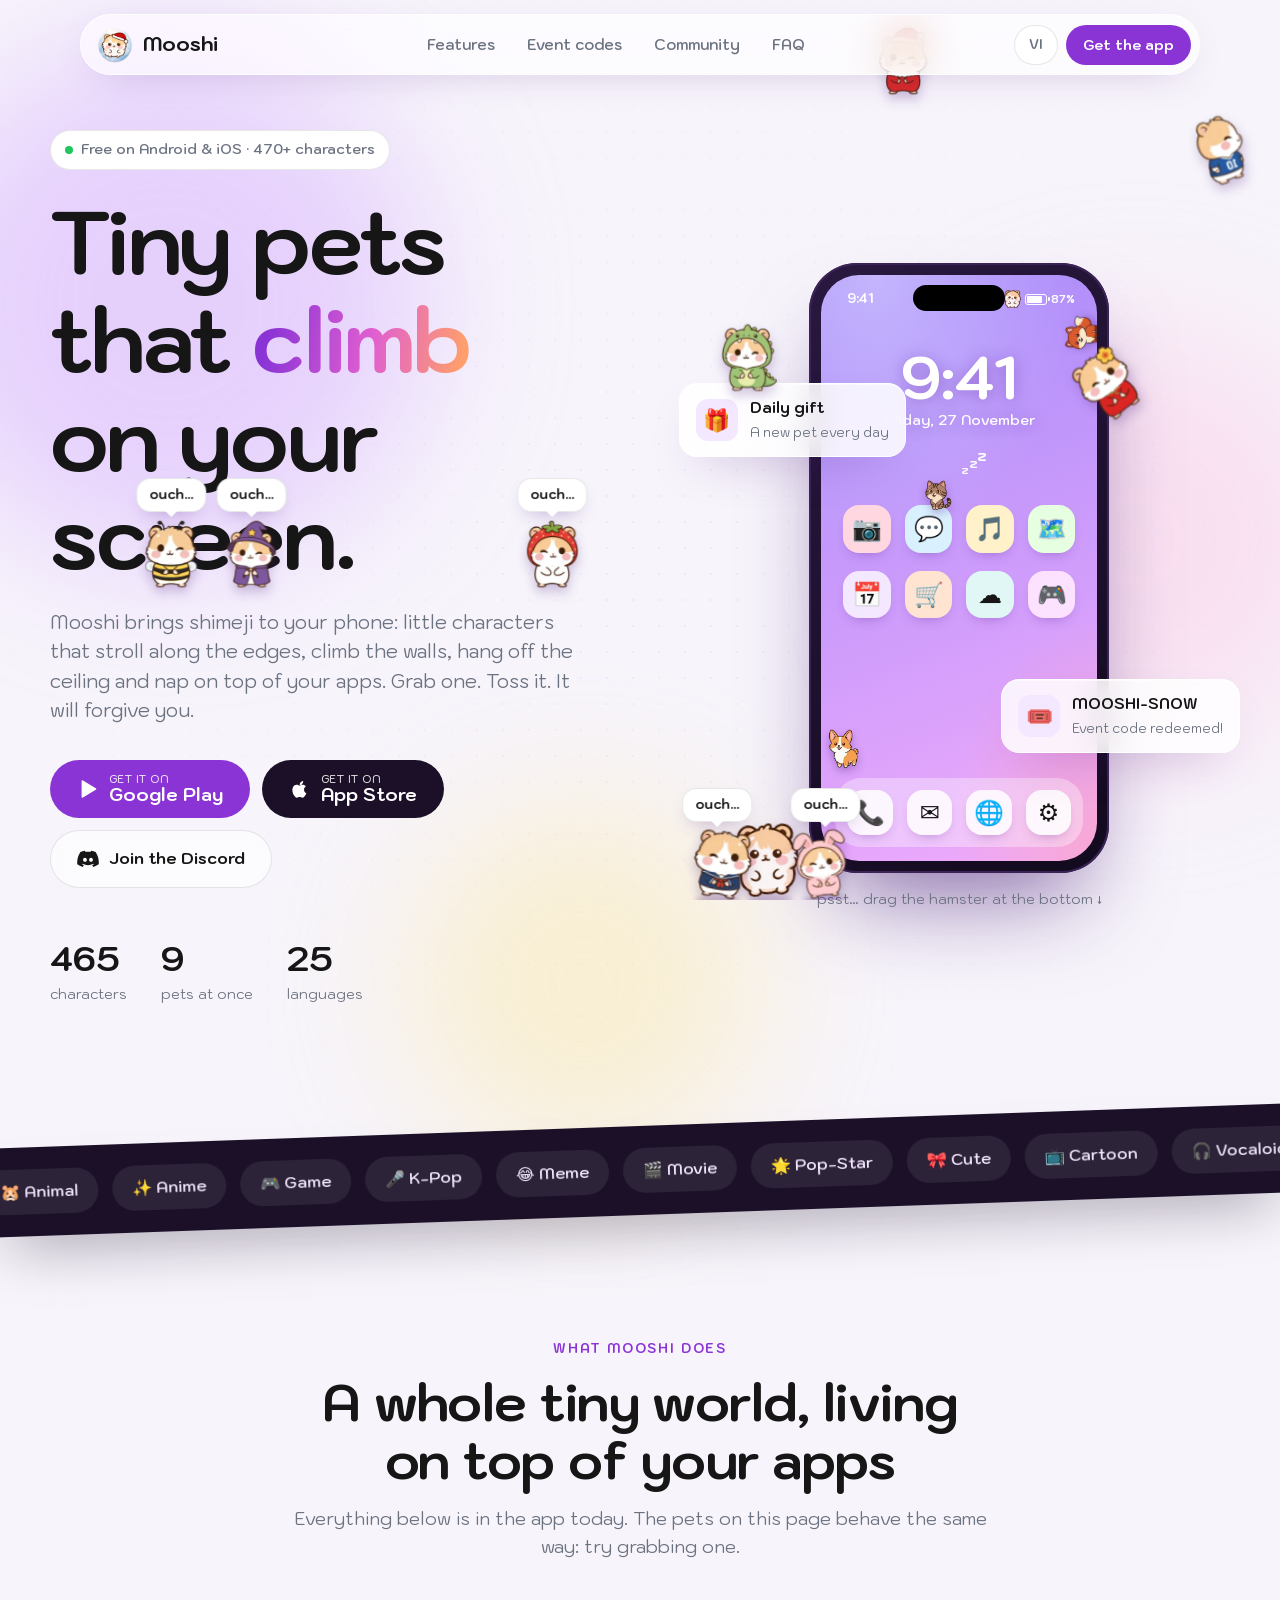
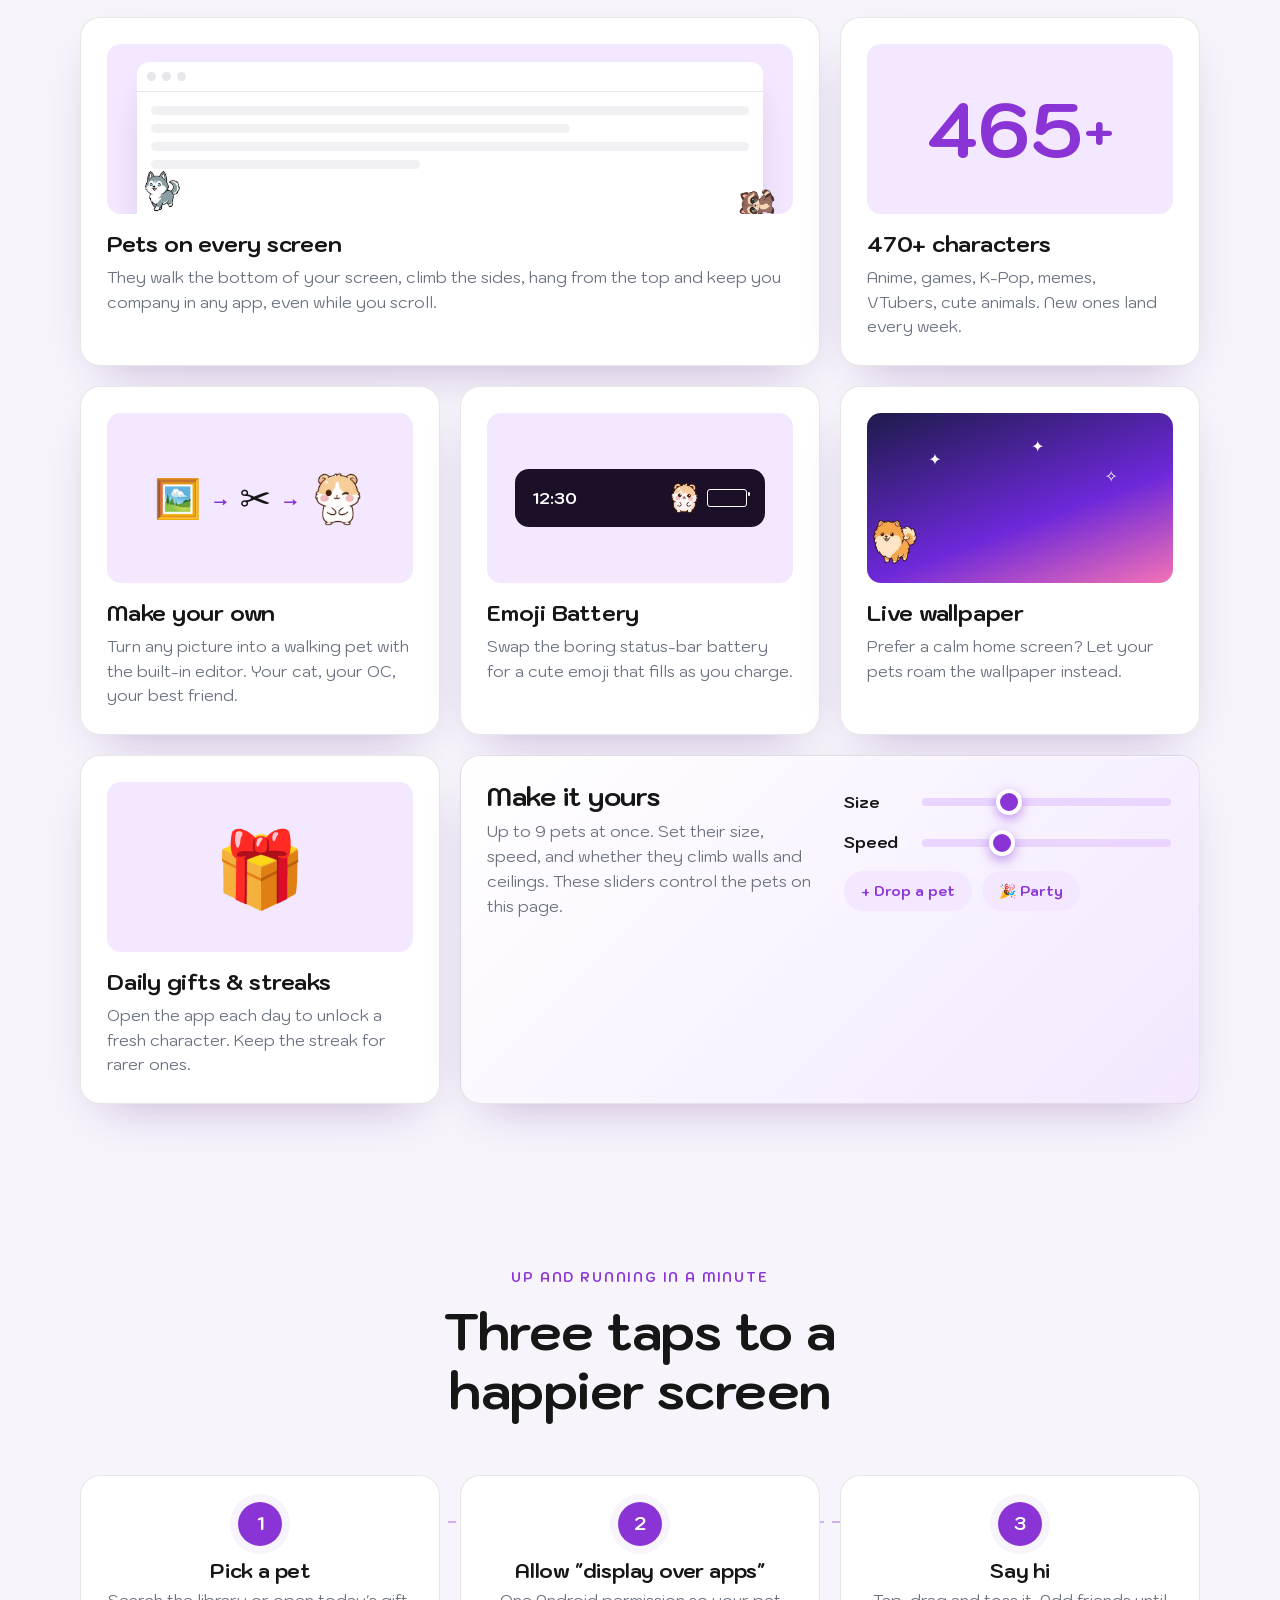
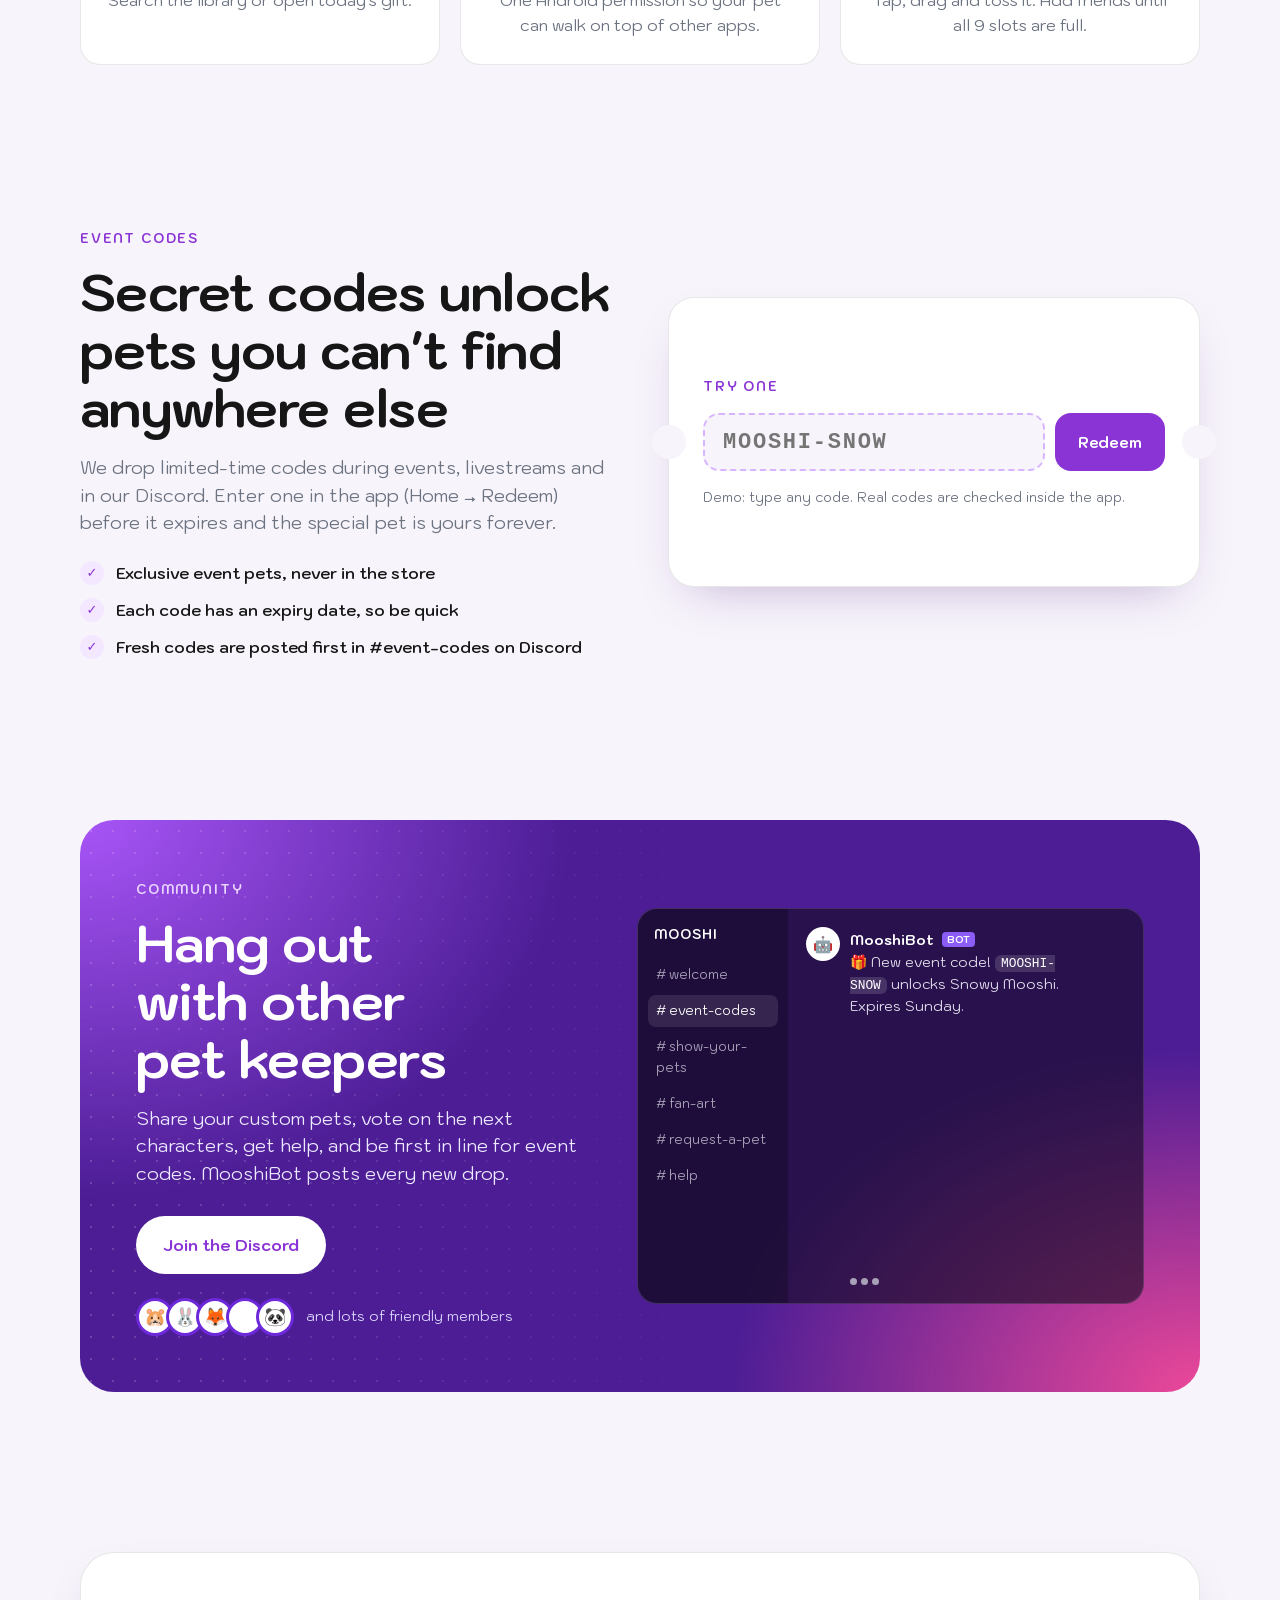
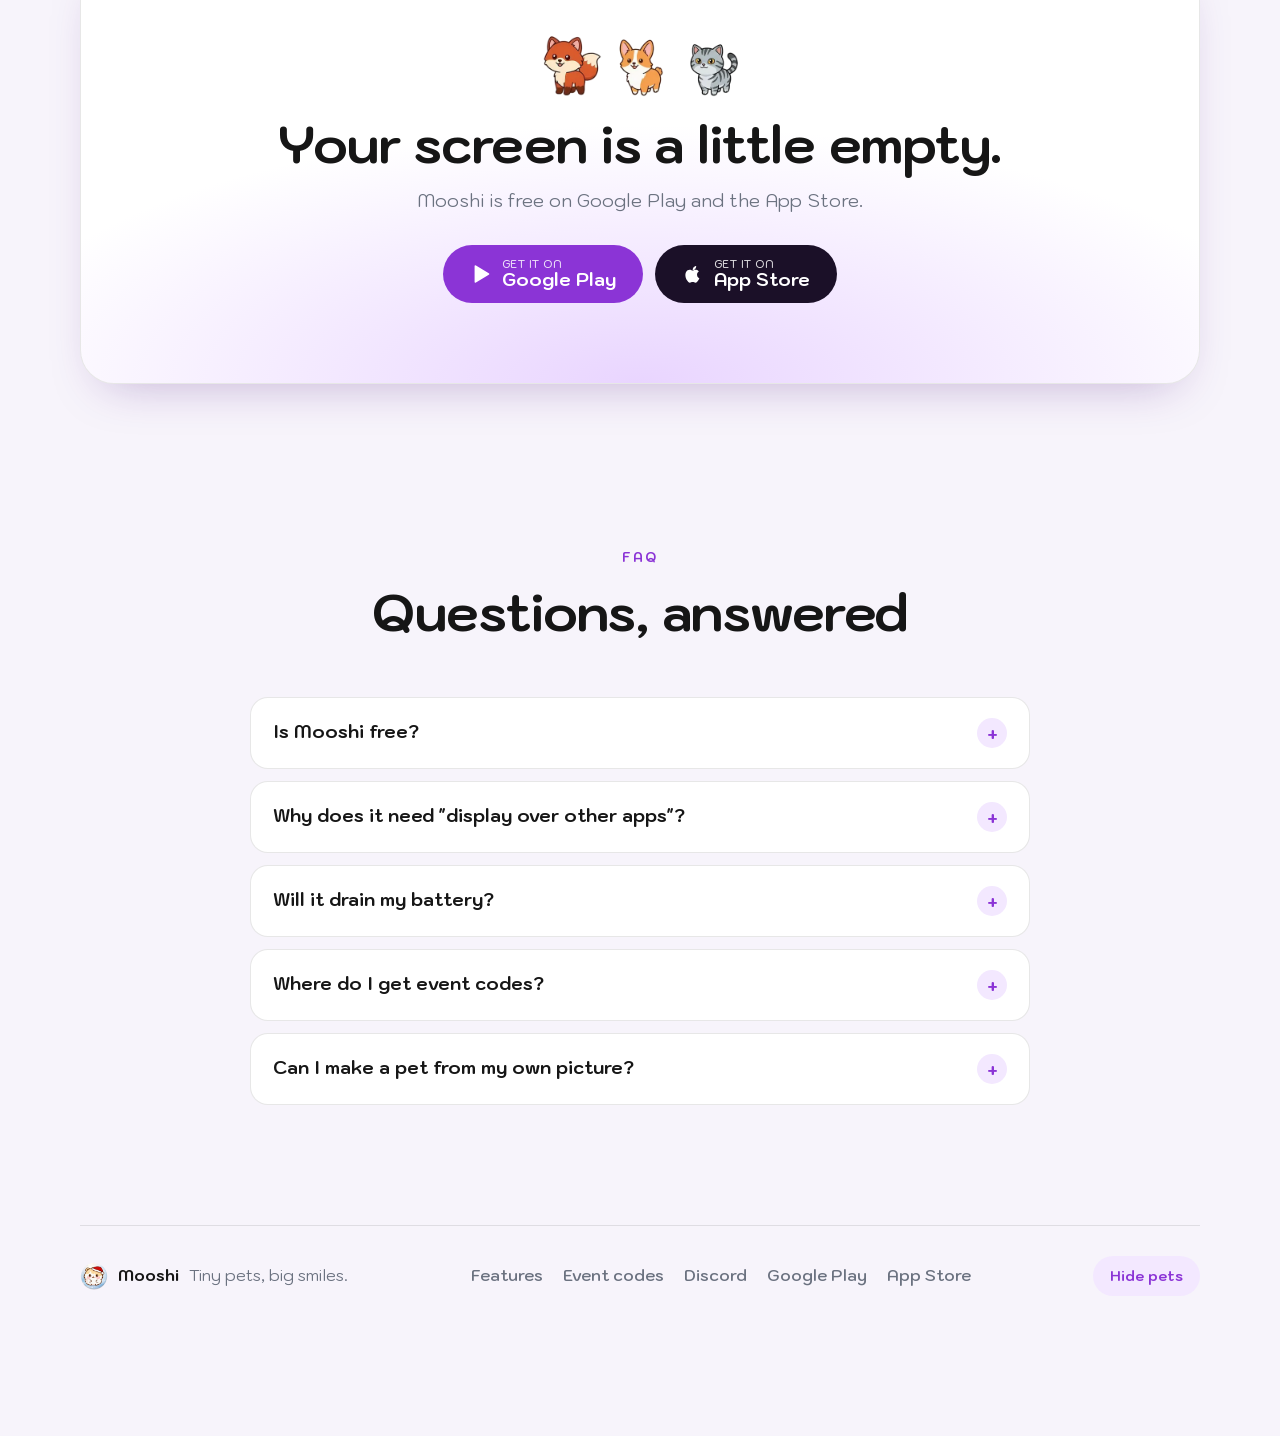
==== commit 68f5dabe: "Add the Meta Pixel so website ads can measure page views and store clicks." ====
--- a/index.html
+++ b/index.html
@@ -3,6 +3,24 @@
 <head>
   <meta charset="utf-8" />
   <meta name="viewport" content="width=device-width, initial-scale=1, viewport-fit=cover" />
+  <script src="config.js"></script>
+  <!-- Meta Pixel Code -->
+  <script>
+  !function(f,b,e,v,n,t,s)
+  {if(f.fbq)return;n=f.fbq=function(){n.callMethod?
+  n.callMethod.apply(n,arguments):n.queue.push(arguments)};
+  if(!f._fbq)f._fbq=n;n.push=n;n.loaded=!0;n.version='2.0';
+  n.queue=[];t=b.createElement(e);t.async=!0;
+  t.src=v;s=b.getElementsByTagName(e)[0];
+  s.parentNode.insertBefore(t,s)}(window, document,'script',
+  'https://connect.facebook.net/en_US/fbevents.js');
+  fbq('init', window.MOOSHI_CONFIG.pixelId);
+  fbq('track', 'PageView');
+  </script>
+  <noscript><img height="1" width="1" style="display:none" alt=""
+  src="https://www.facebook.com/tr?id=1317464923124459&amp;ev=PageView&amp;noscript=1"
+  /></noscript>
+  <!-- End Meta Pixel Code -->
   <title>Mooshi — Shimeji screen pets that live on your phone</title>
   <meta name="description" content="Mooshi puts tiny animated shimeji pets on your phone. 470+ characters, build your own, Emoji Battery, live wallpaper, event codes and a friendly Discord community. Free on Google Play and the App Store." />
   <meta name="theme-color" content="#8B34D6" />
@@ -313,7 +331,6 @@
     </div>
   </footer>
 
-  <script src="config.js"></script>
   <script src="i18n.js"></script>
   <script src="shimeji.js"></script>
   <script src="app.js"></script>
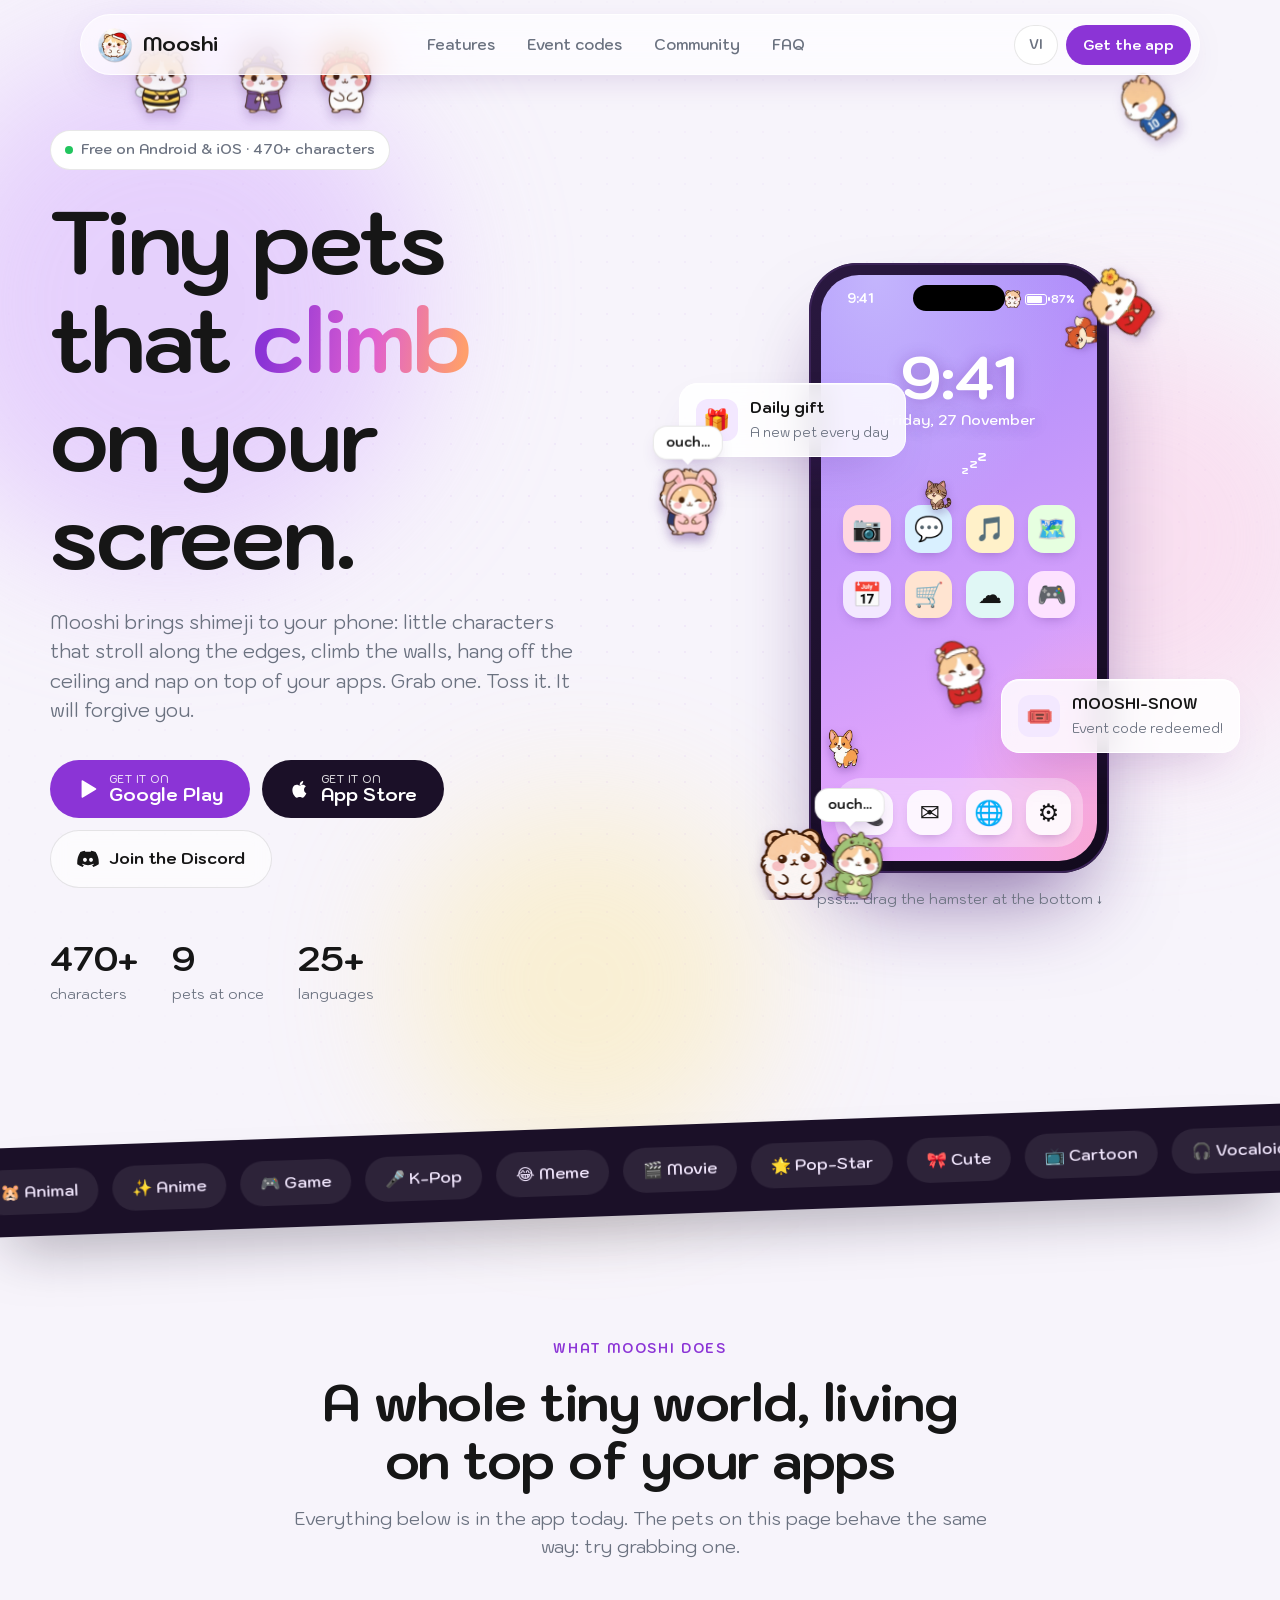
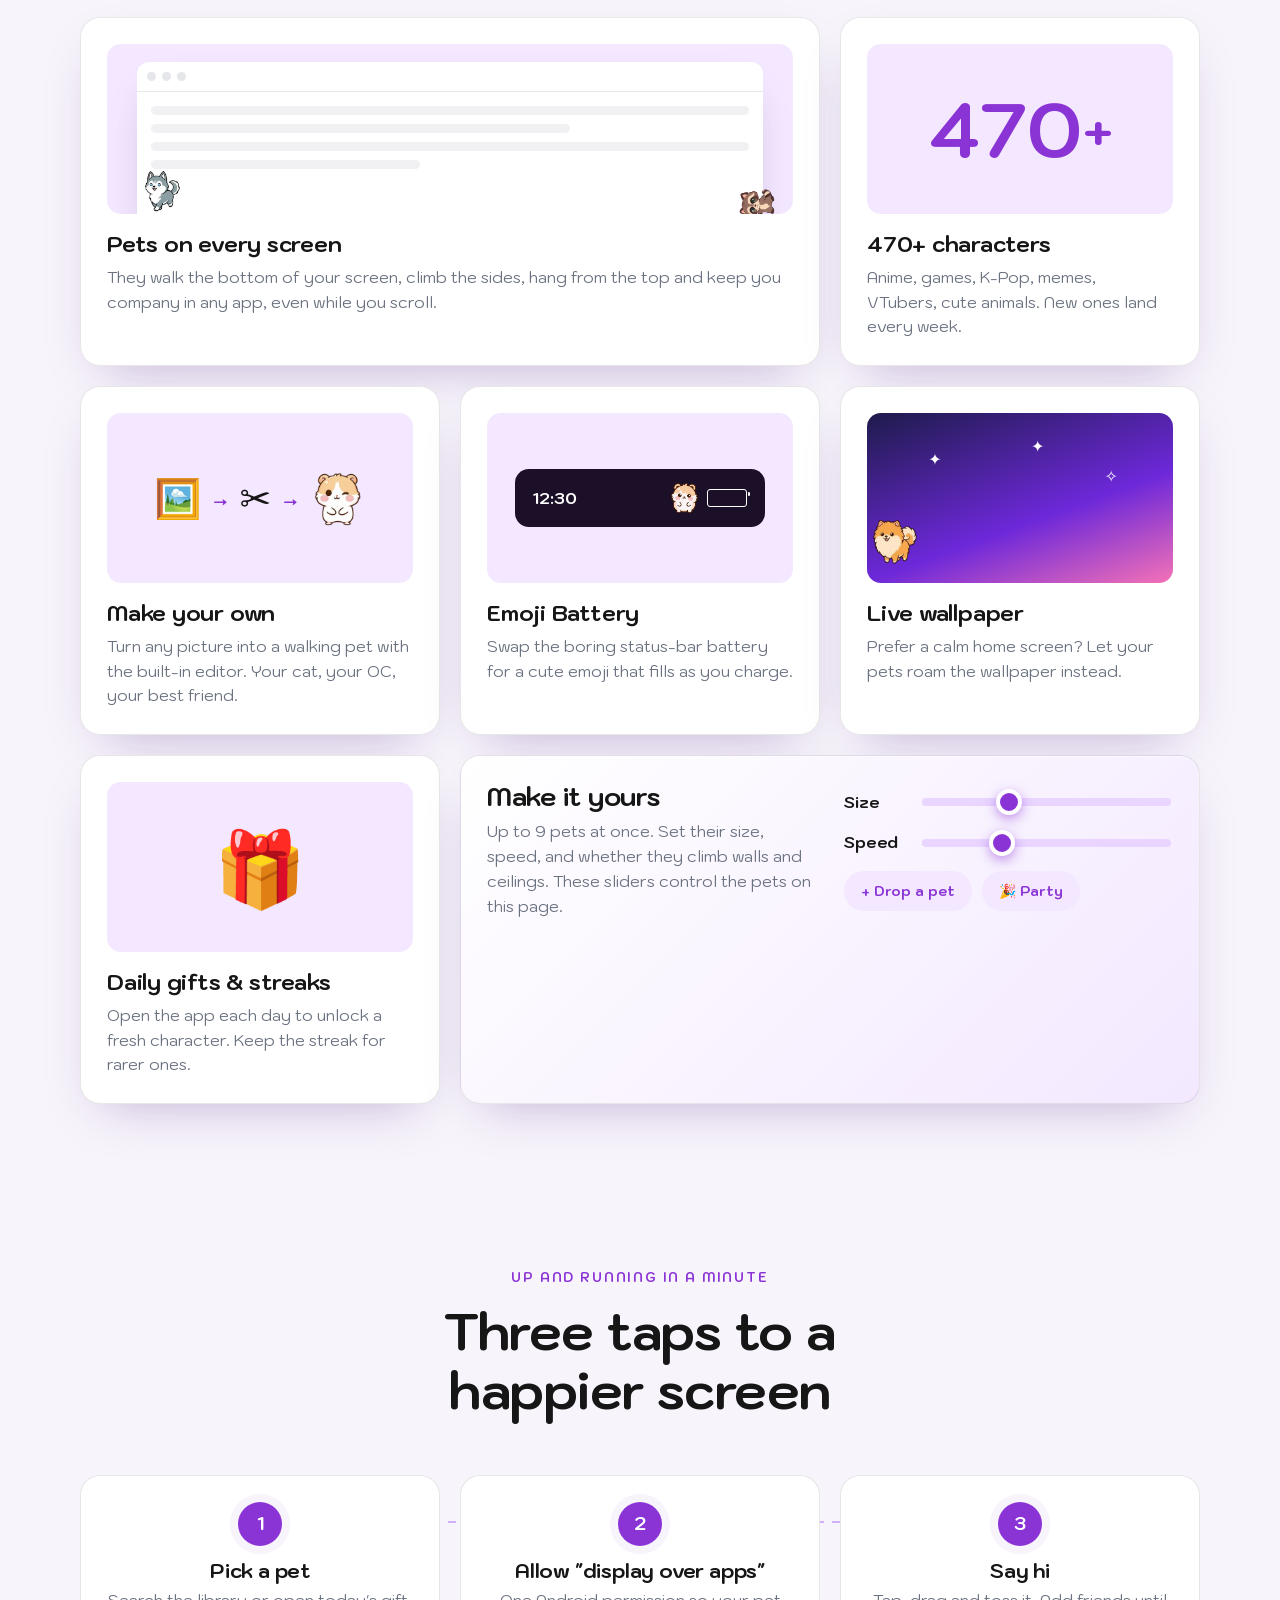
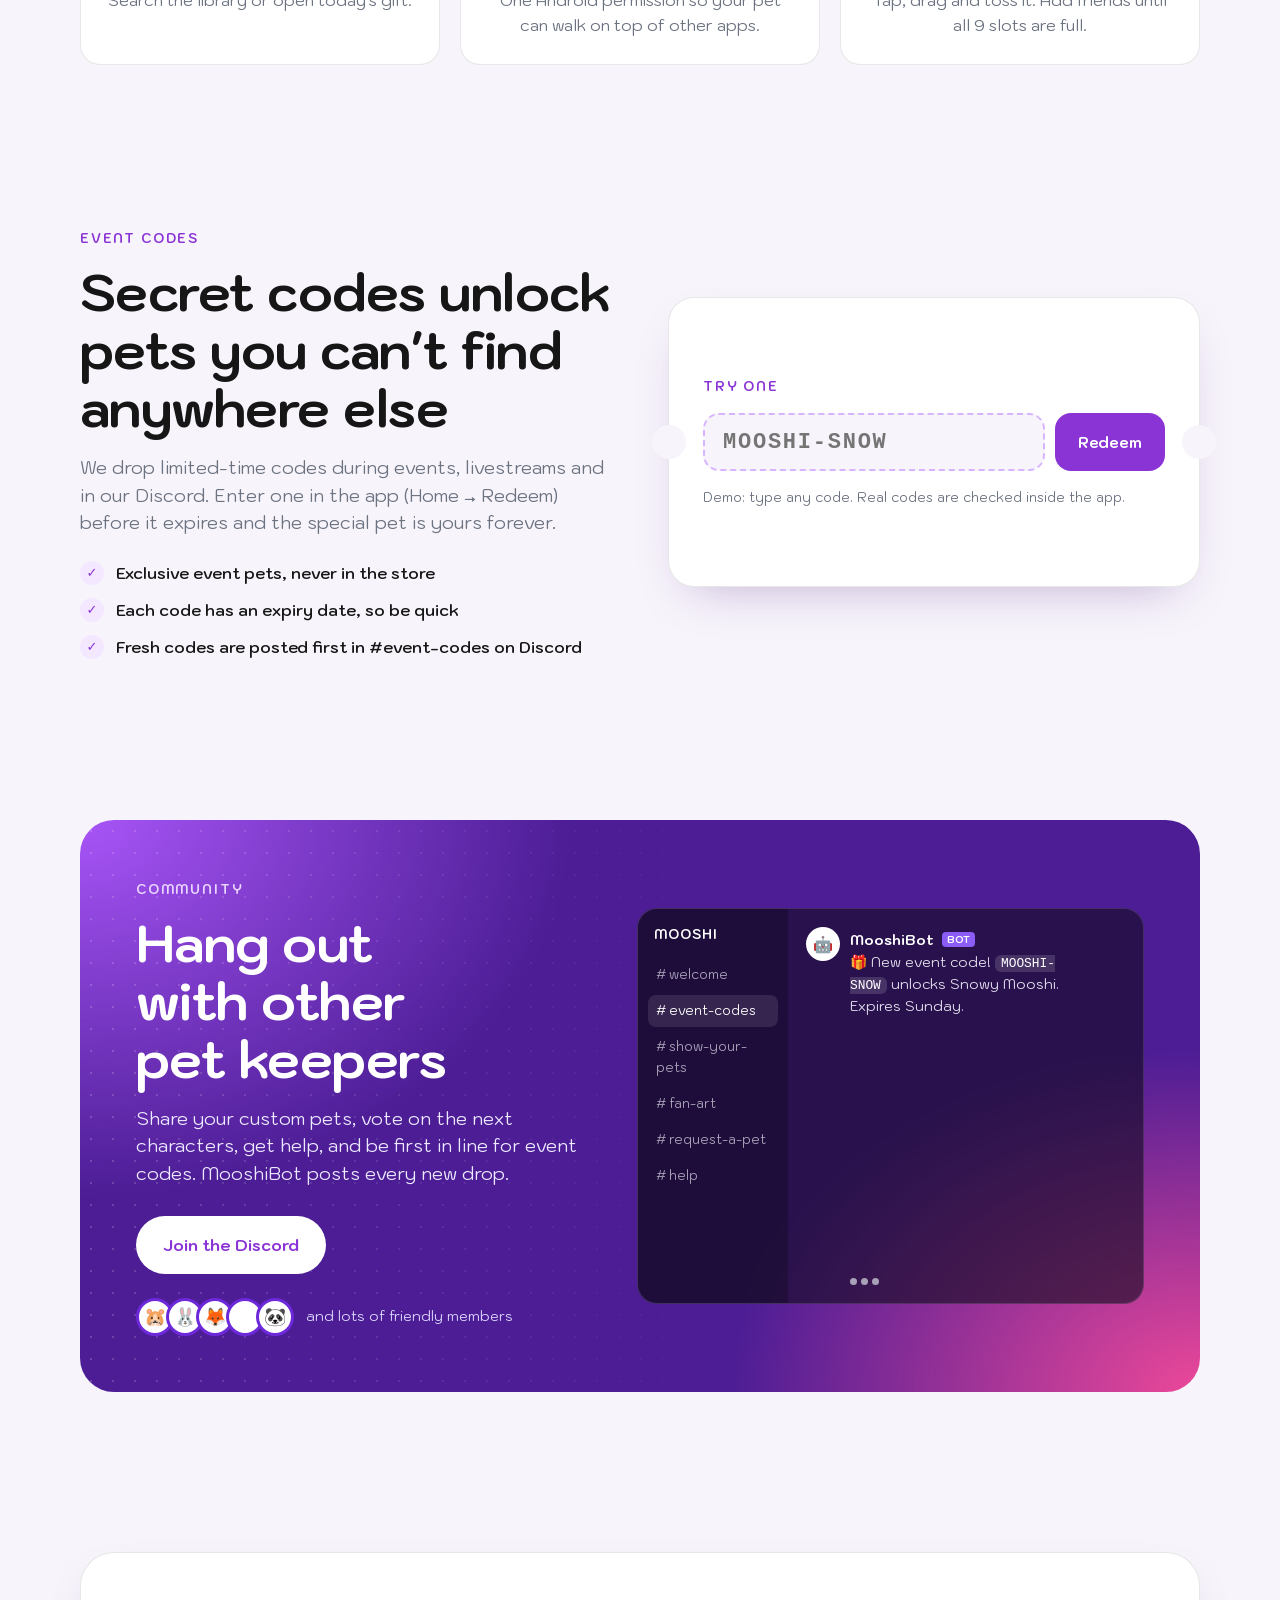
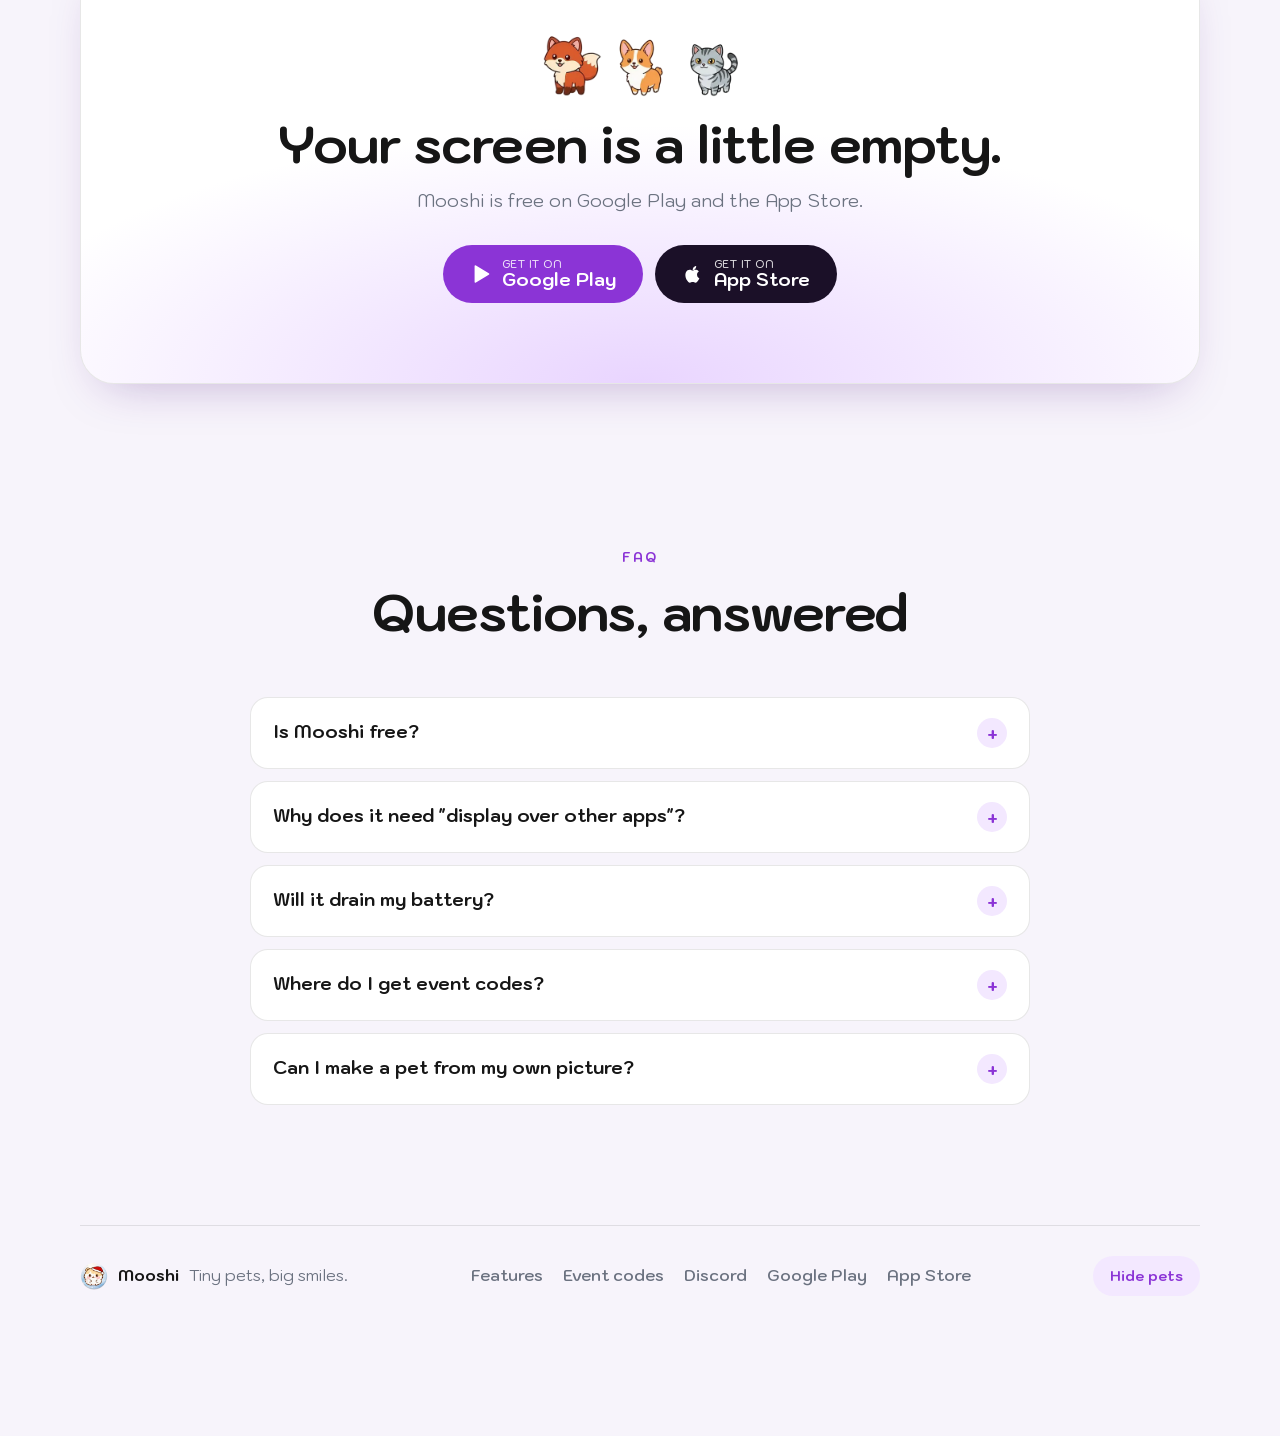
==== commit 61d9840d: "Use the Meta Pixel snippet from Events Manager." ====
--- a/index.html
+++ b/index.html
@@ -3,7 +3,6 @@
 <head>
   <meta charset="utf-8" />
   <meta name="viewport" content="width=device-width, initial-scale=1, viewport-fit=cover" />
-  <script src="config.js"></script>
   <!-- Meta Pixel Code -->
   <script>
   !function(f,b,e,v,n,t,s)
@@ -14,11 +13,11 @@
   t.src=v;s=b.getElementsByTagName(e)[0];
   s.parentNode.insertBefore(t,s)}(window, document,'script',
   'https://connect.facebook.net/en_US/fbevents.js');
-  fbq('init', window.MOOSHI_CONFIG.pixelId);
+  fbq('init', '1317464923124459');
   fbq('track', 'PageView');
   </script>
-  <noscript><img height="1" width="1" style="display:none" alt=""
-  src="https://www.facebook.com/tr?id=1317464923124459&amp;ev=PageView&amp;noscript=1"
+  <noscript><img height="1" width="1" style="display:none"
+  src="https://www.facebook.com/tr?id=1317464923124459&ev=PageView&noscript=1"
   /></noscript>
   <!-- End Meta Pixel Code -->
   <title>Mooshi — Shimeji screen pets that live on your phone</title>
@@ -331,6 +330,7 @@
     </div>
   </footer>
 
+  <script src="config.js"></script>
   <script src="i18n.js"></script>
   <script src="shimeji.js"></script>
   <script src="app.js"></script>
